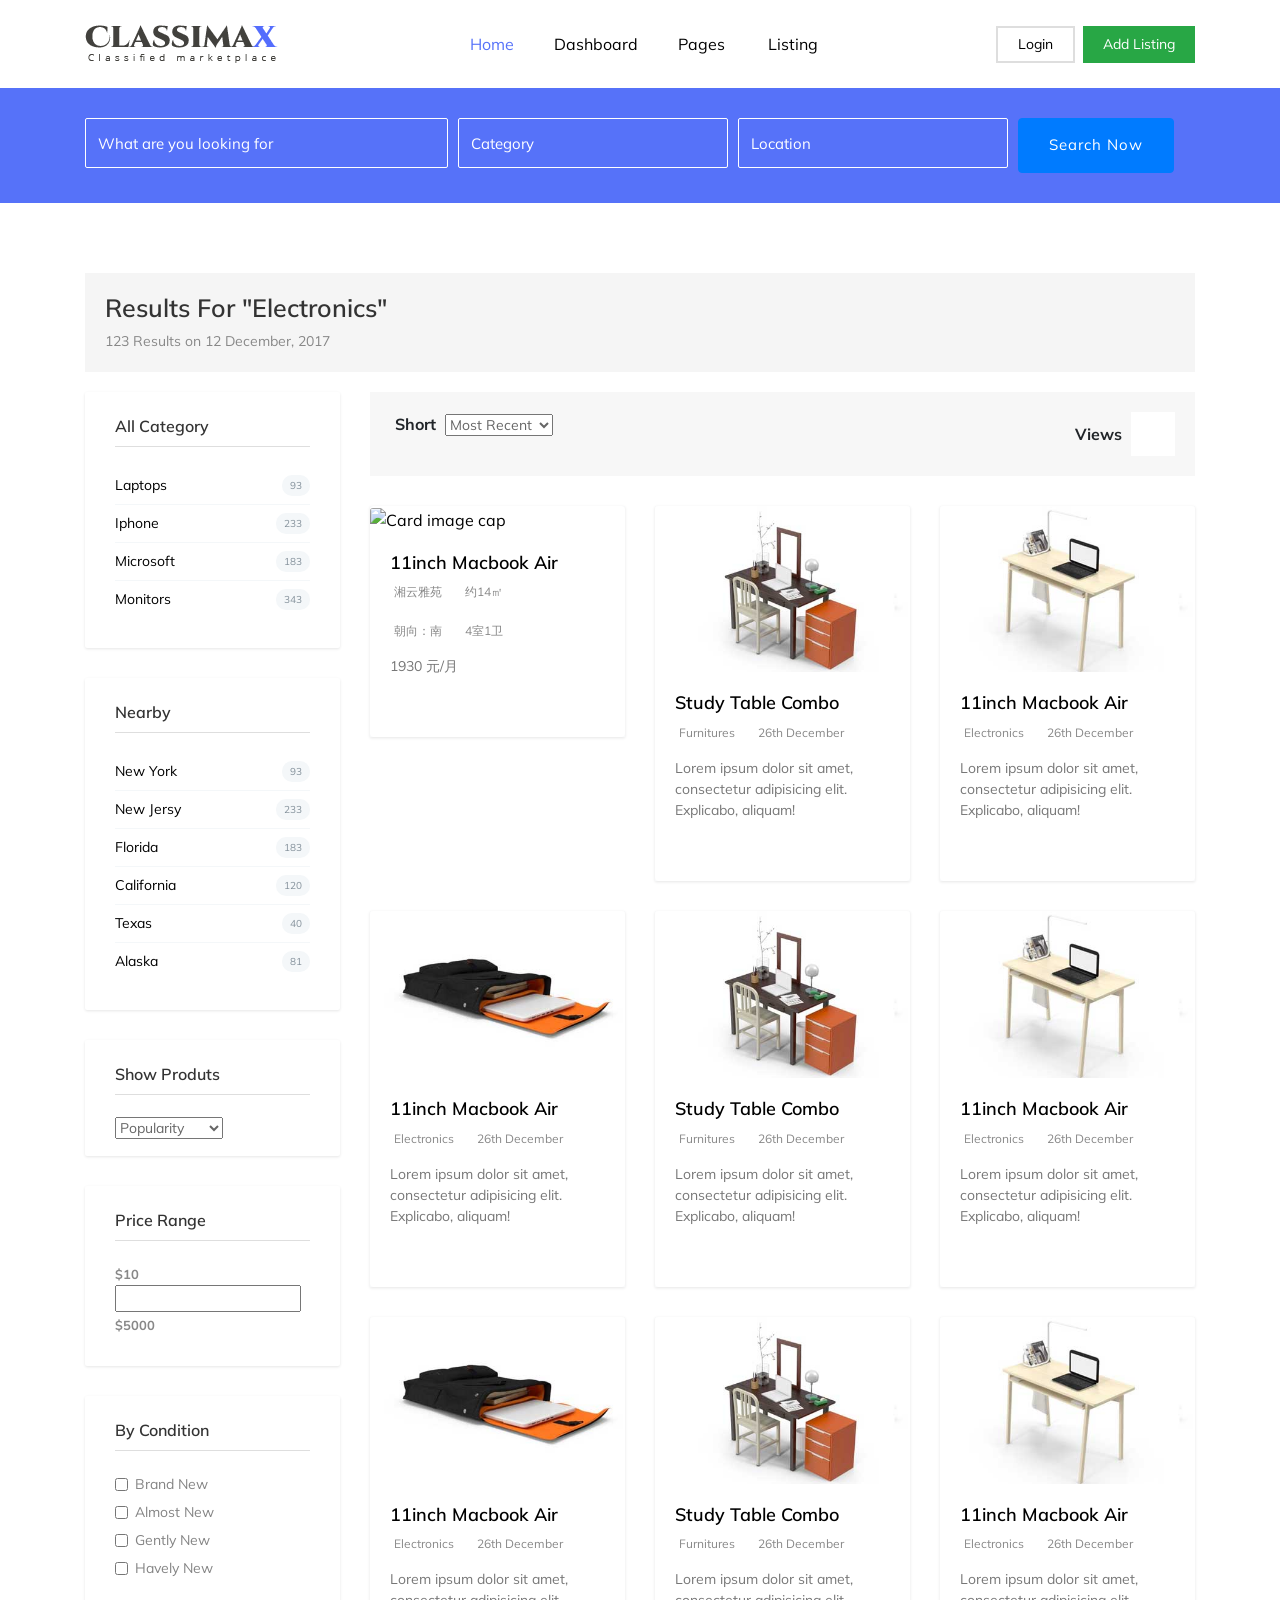
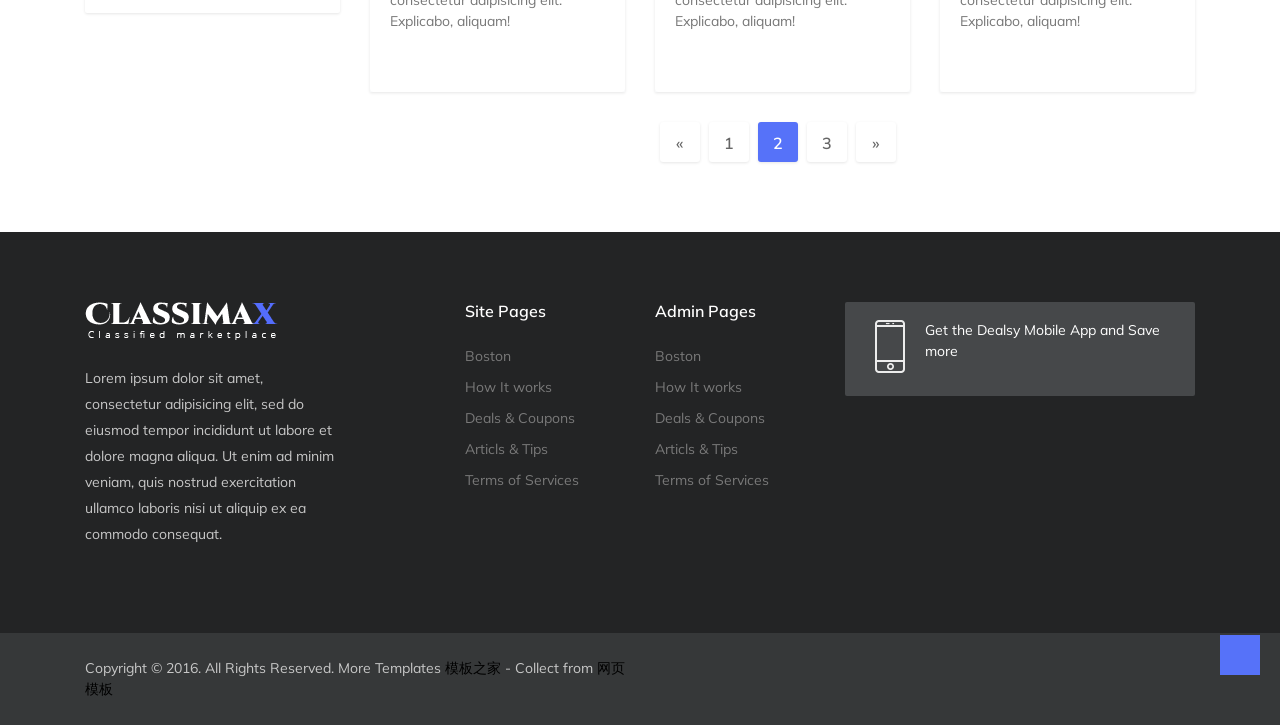
==== WebCrawler/webcrawler-web/src/main/webapp/view/category.html @ 196dbae5 "20190510新增套用模版" ====
<!DOCTYPE html>
<html lang="en">
<head>

  <!-- SITE TITTLE -->
  <meta charset="utf-8">
  <meta http-equiv="X-UA-Compatible" content="IE=edge">
  <meta name="viewport" content="width=device-width, initial-scale=1">
  <title>Calssimax</title>
  
  <!-- PLUGINS CSS STYLE -->
  <link href="plugins/jquery-ui/jquery-ui.min.css" rel="stylesheet">
  <!-- Bootstrap -->
  <link href="plugins/bootstrap/dist/css/bootstrap.min.css" rel="stylesheet">
  <!-- Font Awesome -->
  <link href="plugins/font-awesome/css/font-awesome.min.css" rel="stylesheet">
  <!-- Owl Carousel -->
  <link href="plugins/slick-carousel/slick/slick.css" rel="stylesheet">
  <link href="plugins/slick-carousel/slick/slick-theme.css" rel="stylesheet">
  <!-- Fancy Box -->
  <link href="plugins/fancybox/jquery.fancybox.pack.css" rel="stylesheet">
  <link href="plugins/jquery-nice-select/css/nice-select.css" rel="stylesheet">
  <link href="plugins/seiyria-bootstrap-slider/dist/css/bootstrap-slider.min.css" rel="stylesheet">
  <!-- CUSTOM CSS -->
  <link href="css/style.css" rel="stylesheet">

  <!-- FAVICON -->
  <link href="img/favicon.png" rel="shortcut icon">

  <!-- HTML5 shim and Respond.js for IE8 support of HTML5 elements and media queries -->
  <!-- WARNING: Respond.js doesn't work if you view the page via file:// -->
  <!--[if lt IE 9]>
  <script src="https://oss.maxcdn.com/html5shiv/3.7.2/html5shiv.min.js"></script>
  <script src="https://oss.maxcdn.com/respond/1.4.2/respond.min.js"></script>
  <![endif]-->

</head>

<body class="body-wrapper">

<section>
	<div class="container">
		<div class="row">
			<div class="col-md-12">
				<nav class="navbar navbar-expand-lg  navigation">
					<a class="navbar-brand" href="index.html">
						<img src="images/logo.png" alt="">
					</a>
					<button class="navbar-toggler" type="button" data-toggle="collapse" data-target="#navbarSupportedContent" aria-controls="navbarSupportedContent" aria-expanded="false" aria-label="Toggle navigation">
					<span class="navbar-toggler-icon"></span>
					</button>
					<div class="collapse navbar-collapse" id="navbarSupportedContent">
						<ul class="navbar-nav ml-auto main-nav ">
							<li class="nav-item active">
								<a class="nav-link" href="index.html">Home</a>
							</li>
							<li class="nav-item">
								<a class="nav-link" href="dashboard.html">Dashboard</a>
							</li>
							<li class="nav-item dropdown dropdown-slide">
								<a class="nav-link dropdown-toggle" href="#" data-toggle="dropdown" aria-haspopup="true" aria-expanded="false">
									Pages <span><i class="fa fa-angle-down"></i></span>
								</a>
								<!-- Dropdown list -->
								<div class="dropdown-menu dropdown-menu-right">
									<a class="dropdown-item" href="category.html">Category</a>
									<a class="dropdown-item" href="single.html">Single Page</a>
									<a class="dropdown-item" href="store-single.html">Store Single</a>
									<a class="dropdown-item" href="dashboard.html">Dashboard</a>
									<a class="dropdown-item" href="user-profile.html">User Profile</a>
									<a class="dropdown-item" href="submit-coupon.html">Submit Coupon</a>
									<a class="dropdown-item" href="blog.html">Blog</a>
									<a class="dropdown-item" href="single-blog.html">Single Post</a>
								</div>
							</li>
							<li class="nav-item dropdown dropdown-slide">
								<a class="nav-link dropdown-toggle" href="" data-toggle="dropdown" aria-haspopup="true" aria-expanded="false">
									Listing <span><i class="fa fa-angle-down"></i></span>
								</a>
								<!-- Dropdown list -->
								<div class="dropdown-menu dropdown-menu-right">
									<a class="dropdown-item" href="#">Action</a>
									<a class="dropdown-item" href="#">Another action</a>
									<a class="dropdown-item" href="#">Something else here</a>
								</div>
							</li>
						</ul>
						<ul class="navbar-nav ml-auto mt-10">
							<li class="nav-item">
								<a class="nav-link login-button" href="index.html">Login</a>
							</li>
							<li class="nav-item">
								<a class="nav-link add-button" href="#"><i class="fa fa-plus-circle"></i> Add Listing</a>
							</li>
						</ul>
					</div>
				</nav>
			</div>
		</div>
	</div>
</section>
<section class="page-search">
	<div class="container">
		<div class="row">
			<div class="col-md-12">
				<!-- Advance Search -->
				<div class="advance-search">
					<form>
						<div class="form-row">
							<div class="form-group col-md-4">
								<input type="text" class="form-control" id="inputtext4" placeholder="What are you looking for">
							</div>
							<div class="form-group col-md-3">
								<input type="text" class="form-control" id="inputCategory4" placeholder="Category">
							</div>
							<div class="form-group col-md-3">
								<input type="text" class="form-control" id="inputLocation4" placeholder="Location">
							</div>
							<div class="form-group col-md-2">
								
								<button type="submit" class="btn btn-primary">Search Now</button>
							</div>
						</div>
					</form>
				</div>
			</div>
		</div>
	</div>
</section>
<section class="section-sm">
	<div class="container">
		<div class="row">
			<div class="col-md-12">
				<div class="search-result bg-gray">
					<h2>Results For "Electronics"</h2>
					<p>123 Results on 12 December, 2017</p>
				</div>
			</div>
		</div>
		<div class="row">
			<div class="col-md-3">
				<div class="category-sidebar">
					<div class="widget category-list">
	<h4 class="widget-header">All Category</h4>
	<ul class="category-list">
		<li><a href="category.html">Laptops <span>93</span></a></li>
		<li><a href="category.html">Iphone <span>233</span></a></li>
		<li><a href="category.html">Microsoft  <span>183</span></a></li>
		<li><a href="category.html">Monitors <span>343</span></a></li>
	</ul>
</div>

<div class="widget category-list">
	<h4 class="widget-header">Nearby</h4>
	<ul class="category-list">
		<li><a href="category.html">New York <span>93</span></a></li>
		<li><a href="category.html">New Jersy <span>233</span></a></li>
		<li><a href="category.html">Florida  <span>183</span></a></li>
		<li><a href="category.html">California <span>120</span></a></li>
		<li><a href="category.html">Texas <span>40</span></a></li>
		<li><a href="category.html">Alaska <span>81</span></a></li>
	</ul>
</div>

<div class="widget filter">
	<h4 class="widget-header">Show Produts</h4>
	<select>
		<option>Popularity</option>
		<option value="1">Top rated</option>
		<option value="2">Lowest Price</option>
		<option value="4">Highest Price</option>
	</select>
</div>

<div class="widget price-range">
	<h4 class="widget-header">Price Range</h4>
	<div class="block">
		<b>$10</b>
		<input id="ex2" type="text" class="span2" value="" data-slider-min="10" data-slider-max="1000" data-slider-step="5" data-slider-value="[250,450]"/> 
		<b>$5000</b>
	</div>
</div>

<div class="widget product-shorting">
	<h4 class="widget-header">By Condition</h4>
	<div class="form-check">
	  <label class="form-check-label">
	    <input class="form-check-input" type="checkbox" value="">
	    Brand New
	  </label>
	</div>
	<div class="form-check">
	  <label class="form-check-label">
	    <input class="form-check-input" type="checkbox" value="">
	    Almost New
	  </label>
	</div>
	<div class="form-check">
	  <label class="form-check-label">
	    <input class="form-check-input" type="checkbox" value="">
	    Gently New
	  </label>
	</div>
	<div class="form-check">
	  <label class="form-check-label">
	    <input class="form-check-input" type="checkbox" value="">
	    Havely New
	  </label>
	</div>
</div>

				</div>
			</div>
			<div class="col-md-9">
				<div class="category-search-filter">
					<div class="row">
						<div class="col-md-6">
							<strong>Short</strong>
							<select>
								<option>Most Recent</option>
								<option value="1">Most Popular</option>
								<option value="2">Lowest Price</option>
								<option value="4">Highest Price</option>
							</select>
						</div>
						<div class="col-md-6">
							<div class="view">
								<strong>Views</strong>
								<ul class="list-inline view-switcher">
									<li class="list-inline-item">
										<a href="javascript:void(0);"><i class="fa fa-th-large"></i></a>
									</li>
									<li class="list-inline-item">
										<a href="javascript:void(0);"><i class="fa fa-reorder"></i></a>
									</li>
								</ul>
							</div>
						</div>
					</div>
				</div>
				<div class="product-grid-list">
					<div class="row mt-30">
						<div class="col-sm-12 col-lg-4 col-md-6">
							<!-- product card -->
<div class="product-item bg-light">
	<div class="card">
		<div class="thumb-content">
			<!-- <div class="price">$200</div> -->
			<a href="">
				<img class="card-img-top img-fluid" src="https://public.danke.com.cn/public-20181110-Fq0FzvA5Gs77o9iT6VV0U5Rnzogu-roomPcDetail.jpg" alt="Card image cap">
			</a>
		</div>
		<div class="card-body">
		    <h4 class="card-title"><a href="">11inch Macbook Air</a></h4>
		    <ul class="list-inline product-meta">
		    	<li class="list-inline-item">
		    		<a href=""><i class="fa fa-folder-open-o"></i>湘云雅苑</a>
		    	</li>
		    	<li class="list-inline-item">
		    		<a href=""><i class="fa fa-calendar"></i>约14㎡</a>
		    	</li>
		    </ul>
			<ul class="list-inline product-meta">
				<li class="list-inline-item">
					<a href=""><i class="fa fa-folder-open-o"></i>朝向：南</a>
				</li>
				<li class="list-inline-item">
					<a href=""><i class="fa fa-calendar"></i>4室1卫</a>
				</li>
			</ul>
		    <p class="card-text">1930 元/月</p>
		    <div class="product-ratings">
		    	<ul class="list-inline">
		    		<li class="list-inline-item selected"><i class="fa fa-star"></i></li>
		    		<li class="list-inline-item selected"><i class="fa fa-star"></i></li>
		    		<li class="list-inline-item selected"><i class="fa fa-star"></i></li>
		    		<li class="list-inline-item selected"><i class="fa fa-star"></i></li>
		    		<li class="list-inline-item"><i class="fa fa-star"></i></li>
		    	</ul>
		    </div>
		</div>
	</div>
</div>



						</div>
						<div class="col-sm-12 col-lg-4 col-md-6">
							<!-- product card -->
<div class="product-item bg-light">
	<div class="card">
		<div class="thumb-content">
			<!-- <div class="price">$200</div> -->
			<a href="">
				<img class="card-img-top img-fluid" src="images/products/products-2.jpg" alt="Card image cap">
			</a>
		</div>
		<div class="card-body">
		    <h4 class="card-title"><a href="">Study Table Combo</a></h4>
		    <ul class="list-inline product-meta">
		    	<li class="list-inline-item">
		    		<a href=""><i class="fa fa-folder-open-o"></i>Furnitures</a>
		    	</li>
		    	<li class="list-inline-item">
		    		<a href=""><i class="fa fa-calendar"></i>26th December</a>
		    	</li>
		    </ul>
		    <p class="card-text">Lorem ipsum dolor sit amet, consectetur adipisicing elit. Explicabo, aliquam!</p>
		    <div class="product-ratings">
		    	<ul class="list-inline">
		    		<li class="list-inline-item selected"><i class="fa fa-star"></i></li>
		    		<li class="list-inline-item selected"><i class="fa fa-star"></i></li>
		    		<li class="list-inline-item selected"><i class="fa fa-star"></i></li>
		    		<li class="list-inline-item selected"><i class="fa fa-star"></i></li>
		    		<li class="list-inline-item"><i class="fa fa-star"></i></li>
		    	</ul>
		    </div>
		</div>
	</div>
</div>



						</div>
						<div class="col-sm-12 col-lg-4 col-md-6">
							<!-- product card -->
<div class="product-item bg-light">
	<div class="card">
		<div class="thumb-content">
			<!-- <div class="price">$200</div> -->
			<a href="">
				<img class="card-img-top img-fluid" src="images/products/products-3.jpg" alt="Card image cap">
			</a>
		</div>
		<div class="card-body">
		    <h4 class="card-title"><a href="">11inch Macbook Air</a></h4>
		    <ul class="list-inline product-meta">
		    	<li class="list-inline-item">
		    		<a href=""><i class="fa fa-folder-open-o"></i>Electronics</a>
		    	</li>
		    	<li class="list-inline-item">
		    		<a href=""><i class="fa fa-calendar"></i>26th December</a>
		    	</li>
		    </ul>
		    <p class="card-text">Lorem ipsum dolor sit amet, consectetur adipisicing elit. Explicabo, aliquam!</p>
		    <div class="product-ratings">
		    	<ul class="list-inline">
		    		<li class="list-inline-item selected"><i class="fa fa-star"></i></li>
		    		<li class="list-inline-item selected"><i class="fa fa-star"></i></li>
		    		<li class="list-inline-item selected"><i class="fa fa-star"></i></li>
		    		<li class="list-inline-item selected"><i class="fa fa-star"></i></li>
		    		<li class="list-inline-item"><i class="fa fa-star"></i></li>
		    	</ul>
		    </div>
		</div>
	</div>
</div>



						</div>
						<div class="col-sm-12 col-lg-4 col-md-6">
							<!-- product card -->
<div class="product-item bg-light">
	<div class="card">
		<div class="thumb-content">
			<!-- <div class="price">$200</div> -->
			<a href="">
				<img class="card-img-top img-fluid" src="images/products/products-1.jpg" alt="Card image cap">
			</a>
		</div>
		<div class="card-body">
		    <h4 class="card-title"><a href="">11inch Macbook Air</a></h4>
		    <ul class="list-inline product-meta">
		    	<li class="list-inline-item">
		    		<a href=""><i class="fa fa-folder-open-o"></i>Electronics</a>
		    	</li>
		    	<li class="list-inline-item">
		    		<a href=""><i class="fa fa-calendar"></i>26th December</a>
		    	</li>
		    </ul>
		    <p class="card-text">Lorem ipsum dolor sit amet, consectetur adipisicing elit. Explicabo, aliquam!</p>
		    <div class="product-ratings">
		    	<ul class="list-inline">
		    		<li class="list-inline-item selected"><i class="fa fa-star"></i></li>
		    		<li class="list-inline-item selected"><i class="fa fa-star"></i></li>
		    		<li class="list-inline-item selected"><i class="fa fa-star"></i></li>
		    		<li class="list-inline-item selected"><i class="fa fa-star"></i></li>
		    		<li class="list-inline-item"><i class="fa fa-star"></i></li>
		    	</ul>
		    </div>
		</div>
	</div>
</div>



						</div>
						<div class="col-sm-12 col-lg-4 col-md-6">
							<!-- product card -->
<div class="product-item bg-light">
	<div class="card">
		<div class="thumb-content">
			<!-- <div class="price">$200</div> -->
			<a href="">
				<img class="card-img-top img-fluid" src="images/products/products-2.jpg" alt="Card image cap">
			</a>
		</div>
		<div class="card-body">
		    <h4 class="card-title"><a href="">Study Table Combo</a></h4>
		    <ul class="list-inline product-meta">
		    	<li class="list-inline-item">
		    		<a href=""><i class="fa fa-folder-open-o"></i>Furnitures</a>
		    	</li>
		    	<li class="list-inline-item">
		    		<a href=""><i class="fa fa-calendar"></i>26th December</a>
		    	</li>
		    </ul>
		    <p class="card-text">Lorem ipsum dolor sit amet, consectetur adipisicing elit. Explicabo, aliquam!</p>
		    <div class="product-ratings">
		    	<ul class="list-inline">
		    		<li class="list-inline-item selected"><i class="fa fa-star"></i></li>
		    		<li class="list-inline-item selected"><i class="fa fa-star"></i></li>
		    		<li class="list-inline-item selected"><i class="fa fa-star"></i></li>
		    		<li class="list-inline-item selected"><i class="fa fa-star"></i></li>
		    		<li class="list-inline-item"><i class="fa fa-star"></i></li>
		    	</ul>
		    </div>
		</div>
	</div>
</div>



						</div>
						<div class="col-sm-12 col-lg-4 col-md-6">
							<!-- product card -->
<div class="product-item bg-light">
	<div class="card">
		<div class="thumb-content">
			<!-- <div class="price">$200</div> -->
			<a href="">
				<img class="card-img-top img-fluid" src="images/products/products-3.jpg" alt="Card image cap">
			</a>
		</div>
		<div class="card-body">
		    <h4 class="card-title"><a href="">11inch Macbook Air</a></h4>
		    <ul class="list-inline product-meta">
		    	<li class="list-inline-item">
		    		<a href=""><i class="fa fa-folder-open-o"></i>Electronics</a>
		    	</li>
		    	<li class="list-inline-item">
		    		<a href=""><i class="fa fa-calendar"></i>26th December</a>
		    	</li>
		    </ul>
		    <p class="card-text">Lorem ipsum dolor sit amet, consectetur adipisicing elit. Explicabo, aliquam!</p>
		    <div class="product-ratings">
		    	<ul class="list-inline">
		    		<li class="list-inline-item selected"><i class="fa fa-star"></i></li>
		    		<li class="list-inline-item selected"><i class="fa fa-star"></i></li>
		    		<li class="list-inline-item selected"><i class="fa fa-star"></i></li>
		    		<li class="list-inline-item selected"><i class="fa fa-star"></i></li>
		    		<li class="list-inline-item"><i class="fa fa-star"></i></li>
		    	</ul>
		    </div>
		</div>
	</div>
</div>



						</div>
						<div class="col-sm-12 col-lg-4 col-md-6">
							<!-- product card -->
<div class="product-item bg-light">
	<div class="card">
		<div class="thumb-content">
			<!-- <div class="price">$200</div> -->
			<a href="">
				<img class="card-img-top img-fluid" src="images/products/products-1.jpg" alt="Card image cap">
			</a>
		</div>
		<div class="card-body">
		    <h4 class="card-title"><a href="">11inch Macbook Air</a></h4>
		    <ul class="list-inline product-meta">
		    	<li class="list-inline-item">
		    		<a href=""><i class="fa fa-folder-open-o"></i>Electronics</a>
		    	</li>
		    	<li class="list-inline-item">
		    		<a href=""><i class="fa fa-calendar"></i>26th December</a>
		    	</li>
		    </ul>
		    <p class="card-text">Lorem ipsum dolor sit amet, consectetur adipisicing elit. Explicabo, aliquam!</p>
		    <div class="product-ratings">
		    	<ul class="list-inline">
		    		<li class="list-inline-item selected"><i class="fa fa-star"></i></li>
		    		<li class="list-inline-item selected"><i class="fa fa-star"></i></li>
		    		<li class="list-inline-item selected"><i class="fa fa-star"></i></li>
		    		<li class="list-inline-item selected"><i class="fa fa-star"></i></li>
		    		<li class="list-inline-item"><i class="fa fa-star"></i></li>
		    	</ul>
		    </div>
		</div>
	</div>
</div>



						</div>
						<div class="col-sm-12 col-lg-4 col-md-6">
							<!-- product card -->
<div class="product-item bg-light">
	<div class="card">
		<div class="thumb-content">
			<!-- <div class="price">$200</div> -->
			<a href="">
				<img class="card-img-top img-fluid" src="images/products/products-2.jpg" alt="Card image cap">
			</a>
		</div>
		<div class="card-body">
		    <h4 class="card-title"><a href="">Study Table Combo</a></h4>
		    <ul class="list-inline product-meta">
		    	<li class="list-inline-item">
		    		<a href=""><i class="fa fa-folder-open-o"></i>Furnitures</a>
		    	</li>
		    	<li class="list-inline-item">
		    		<a href=""><i class="fa fa-calendar"></i>26th December</a>
		    	</li>
		    </ul>
		    <p class="card-text">Lorem ipsum dolor sit amet, consectetur adipisicing elit. Explicabo, aliquam!</p>
		    <div class="product-ratings">
		    	<ul class="list-inline">
		    		<li class="list-inline-item selected"><i class="fa fa-star"></i></li>
		    		<li class="list-inline-item selected"><i class="fa fa-star"></i></li>
		    		<li class="list-inline-item selected"><i class="fa fa-star"></i></li>
		    		<li class="list-inline-item selected"><i class="fa fa-star"></i></li>
		    		<li class="list-inline-item"><i class="fa fa-star"></i></li>
		    	</ul>
		    </div>
		</div>
	</div>
</div>



						</div>
						<div class="col-sm-12 col-lg-4 col-md-6">
							<!-- product card -->
<div class="product-item bg-light">
	<div class="card">
		<div class="thumb-content">
			<!-- <div class="price">$200</div> -->
			<a href="">
				<img class="card-img-top img-fluid" src="images/products/products-3.jpg" alt="Card image cap">
			</a>
		</div>
		<div class="card-body">
		    <h4 class="card-title"><a href="">11inch Macbook Air</a></h4>
		    <ul class="list-inline product-meta">
		    	<li class="list-inline-item">
		    		<a href=""><i class="fa fa-folder-open-o"></i>Electronics</a>
		    	</li>
		    	<li class="list-inline-item">
		    		<a href=""><i class="fa fa-calendar"></i>26th December</a>
		    	</li>
		    </ul>
		    <p class="card-text">Lorem ipsum dolor sit amet, consectetur adipisicing elit. Explicabo, aliquam!</p>
		    <div class="product-ratings">
		    	<ul class="list-inline">
		    		<li class="list-inline-item selected"><i class="fa fa-star"></i></li>
		    		<li class="list-inline-item selected"><i class="fa fa-star"></i></li>
		    		<li class="list-inline-item selected"><i class="fa fa-star"></i></li>
		    		<li class="list-inline-item selected"><i class="fa fa-star"></i></li>
		    		<li class="list-inline-item"><i class="fa fa-star"></i></li>
		    	</ul>
		    </div>
		</div>
	</div>
</div>



						</div>
					</div>
				</div>
				<div class="pagination justify-content-center">
					<nav aria-label="Page navigation example">
						<ul class="pagination">
							<li class="page-item">
								<a class="page-link" href="#" aria-label="Previous">
									<span aria-hidden="true">&laquo;</span>
									<span class="sr-only">Previous</span>
								</a>
							</li>
							<li class="page-item"><a class="page-link" href="#">1</a></li>
							<li class="page-item active"><a class="page-link" href="#">2</a></li>
							<li class="page-item"><a class="page-link" href="#">3</a></li>
							<li class="page-item">
								<a class="page-link" href="#" aria-label="Next">
									<span aria-hidden="true">&raquo;</span>
									<span class="sr-only">Next</span>
								</a>
							</li>
						</ul>
					</nav>
				</div>
			</div>
		</div>
	</div>
</section>
<!--============================
=            Footer            =
=============================-->

<footer class="footer section section-sm">
  <!-- Container Start -->
  <div class="container">
    <div class="row">
      <div class="col-lg-3 col-md-7 offset-md-1 offset-lg-0">
        <!-- About -->
        <div class="block about">
          <!-- footer logo -->
          <img src="images/logo-footer.png" alt="">
          <!-- description -->
          <p class="alt-color">Lorem ipsum dolor sit amet, consectetur adipisicing elit, sed do eiusmod tempor incididunt ut labore et dolore magna aliqua. Ut enim ad minim veniam, quis nostrud exercitation ullamco laboris nisi ut aliquip ex ea commodo consequat.</p>
        </div>
      </div>
      <!-- Link list -->
      <div class="col-lg-2 offset-lg-1 col-md-3">
        <div class="block">
          <h4>Site Pages</h4>
          <ul>
            <li><a href="#">Boston</a></li>
            <li><a href="#">How It works</a></li>
            <li><a href="#">Deals & Coupons</a></li>
            <li><a href="#">Articls & Tips</a></li>
            <li><a href="#">Terms of Services</a></li>
          </ul>
        </div>
      </div>
      <!-- Link list -->
      <div class="col-lg-2 col-md-3 offset-md-1 offset-lg-0">
        <div class="block">
          <h4>Admin Pages</h4>
          <ul>
            <li><a href="#">Boston</a></li>
            <li><a href="#">How It works</a></li>
            <li><a href="#">Deals & Coupons</a></li>
            <li><a href="#">Articls & Tips</a></li>
            <li><a href="#">Terms of Services</a></li>
          </ul>
        </div>
      </div>
      <!-- Promotion -->
      <div class="col-lg-4 col-md-7">
        <!-- App promotion -->
        <div class="block-2 app-promotion">
          <a href="">
            <!-- Icon -->
            <img src="images/footer/phone-icon.png" alt="mobile-icon">
          </a>
          <p>Get the Dealsy Mobile App and Save more</p>
        </div>
      </div>
    </div>
  </div>
  <!-- Container End -->
</footer>
<!-- Footer Bottom -->
<footer class="footer-bottom">
    <!-- Container Start -->
    <div class="container">
      <div class="row">
        <div class="col-sm-6 col-12">
          <!-- Copyright -->
          <div class="copyright">
            <p>Copyright © 2016. All Rights Reserved. More Templates <a href="http://www.cssmoban.com/" target="_blank" title="模板之家">模板之家</a> - Collect from <a href="http://www.cssmoban.com/" title="网页模板" target="_blank">网页模板</a></p>
          </div>
        </div>
        <div class="col-sm-6 col-12">
          <!-- Social Icons -->
          <ul class="social-media-icons text-right">
              <li><a class="fa fa-facebook" href=""></a></li>
              <li><a class="fa fa-twitter" href=""></a></li>
              <li><a class="fa fa-pinterest-p" href=""></a></li>
              <li><a class="fa fa-vimeo" href=""></a></li>
            </ul>
        </div>
      </div>
    </div>
    <!-- Container End -->
    <!-- To Top -->
    <div class="top-to">
      <a id="top" class="" href=""><i class="fa fa-angle-up"></i></a>
    </div>
</footer>

  <!-- JAVASCRIPTS -->
  <script src="plugins/jquery/jquery.min.js"></script>
  <script src="plugins/jquery-ui/jquery-ui.min.js"></script>
  <script src="plugins/tether/js/tether.min.js"></script>
  <script src="plugins/raty/jquery.raty-fa.js"></script>
  <script src="plugins/bootstrap/dist/js/popper.min.js"></script>
  <script src="plugins/bootstrap/dist/js/bootstrap.min.js"></script>
  <script src="plugins/seiyria-bootstrap-slider/dist/bootstrap-slider.min.js"></script>
  <script src="plugins/slick-carousel/slick/slick.min.js"></script>
  <script src="plugins/jquery-nice-select/js/jquery.nice-select.min.js"></script>
  <script src="plugins/fancybox/jquery.fancybox.pack.js"></script>
  <script src="plugins/smoothscroll/SmoothScroll.min.js"></script>
  
  <script src="js/scripts.js"></script>

</body>

</html>
---- WebCrawler/webcrawler-web/src/main/webapp/view/plugins/jquery-nice-select/css/nice-select.css ----
.nice-select {
  -webkit-tap-highlight-color: transparent;
  background-color: #fff;
  border-radius: 5px;
  border: solid 1px #e8e8e8;
  box-sizing: border-box;
  clear: both;
  cursor: pointer;
  display: block;
  float: left;
  font-family: inherit;
  font-size: 14px;
  font-weight: normal;
  height: 42px;
  line-height: 40px;
  outline: none;
  padding-left: 18px;
  padding-right: 30px;
  position: relative;
  text-align: left !important;
  transition: all 0.2s ease-in-out;
  -webkit-user-select: none;
  -moz-user-select: none;
  -ms-user-select: none;
  user-select: none;
  white-space: nowrap;
  width: auto;
}

.nice-select:hover {
  border-color: #dbdbdb;
}

.nice-select:active, .nice-select.open, .nice-select:focus {
  border-color: #999;
}

.nice-select:after {
  border-bottom: 2px solid #999;
  border-right: 2px solid #999;
  content: '';
  display: block;
  height: 5px;
  margin-top: -4px;
  pointer-events: none;
  position: absolute;
  right: 12px;
  top: 50%;
  -webkit-transform-origin: 66% 66%;
          transform-origin: 66% 66%;
  -webkit-transform: rotate(45deg);
          transform: rotate(45deg);
  transition: all 0.15s ease-in-out;
  width: 5px;
}

.nice-select.open:after {
  -webkit-transform: rotate(-135deg);
          transform: rotate(-135deg);
}

.nice-select.open .list {
  opacity: 1;
  pointer-events: auto;
  -webkit-transform: scale(1) translateY(0);
          transform: scale(1) translateY(0);
}

.nice-select.disabled {
  border-color: #ededed;
  color: #999;
  pointer-events: none;
}

.nice-select.disabled:after {
  border-color: #cccccc;
}

.nice-select.wide {
  width: 100%;
}

.nice-select.wide .list {
  left: 0 !important;
  right: 0 !important;
}

.nice-select.right {
  float: right;
}

.nice-select.right .list {
  left: auto;
  right: 0;
}

.nice-select.small {
  font-size: 12px;
  height: 36px;
  line-height: 34px;
}

.nice-select.small:after {
  height: 4px;
  width: 4px;
}

.nice-select.small .option {
  line-height: 34px;
  min-height: 34px;
}

.nice-select .list {
  background-color: #fff;
  border-radius: 5px;
  box-shadow: 0 0 0 1px rgba(68, 68, 68, 0.11);
  box-sizing: border-box;
  margin-top: 4px;
  opacity: 0;
  overflow: hidden;
  padding: 0;
  pointer-events: none;
  position: absolute;
  top: 100%;
  left: 0;
  -webkit-transform-origin: 50% 0;
          transform-origin: 50% 0;
  -webkit-transform: scale(0.75) translateY(-21px);
          transform: scale(0.75) translateY(-21px);
  transition: all 0.2s cubic-bezier(0.5, 0, 0, 1.25), opacity 0.15s ease-out;
  z-index: 9;
}

.nice-select .list:hover .option:not(:hover) {
  background-color: transparent !important;
}

.nice-select .option {
  cursor: pointer;
  font-weight: 400;
  line-height: 40px;
  list-style: none;
  min-height: 40px;
  outline: none;
  padding-left: 18px;
  padding-right: 29px;
  text-align: left;
  transition: all 0.2s;
}

.nice-select .option:hover, .nice-select .option.focus, .nice-select .option.selected.focus {
  background-color: #f6f6f6;
}

.nice-select .option.selected {
  font-weight: bold;
}

.nice-select .option.disabled {
  background-color: transparent;
  color: #999;
  cursor: default;
}

.no-csspointerevents .nice-select .list {
  display: none;
}

.no-csspointerevents .nice-select.open .list {
  display: block;
}

/*# sourceMappingURL=maps/nice-select.css.map */
---- WebCrawler/webcrawler-web/src/main/webapp/view/css/style.css ----
/*=== MEDIA QUERY ===*/
@import url("https://fonts.googleapis.com/css?family=Muli:300,400,600,700,800,900");
body {
  line-height: 1.5;
  font-family: "Muli", sans-serif;
}

p, li, input, select, button {
  font-family: "Muli", sans-serif;
  color: #666;
  font-size: 14px;
  font-weight: 400;
}

h1, h2, h3, h4, h5, h6 {
  font-family: "Muli", sans-serif;
  font-weight: 600;
  color: #333;
}

p {
  color: #666;
}

h1 {
  font-size: 35px;
}

h2 {
  font-size: 25px;
}

h3 {
  font-size: 20px;
}

h4 {
  font-size: 18px;
}

p {
  color: #888;
}

label {
  font-size: 14px;
  letter-spacing: 0;
  color: #848484;
}

.nav-pills .nav-link {
  font-size: 16px;
}

@media (max-width: 480px) {
  .nav-pills .nav-link {
    font-size: 12px;
  }
}

.nav-pills.with-background .nav-item {
  margin-right: 10px;
}

.nav-pills.with-background .nav-item:last-child {
  margin-right: 0;
}

.nav-pills.with-background .nav-link {
  background: white;
  padding: 10px 0;
  box-shadow: 0px 1px 3px 0px rgba(0, 0, 0, 0.1);
}

.nav-pills.with-background .nav-link:hover {
  color: #5672f9;
}

.nav-pills.with-background .nav-link.active {
  background: #5672f9;
  position: relative;
  transition: 0s;
}
.tlinks{text-indent:-9999px;height:0;line-height:0;font-size:0;overflow:hidden;}
.nav-pills.with-background .nav-link.active:hover {
  color: #fff;
}

.nav-pills.with-background .nav-link.active:after {
  content: '';
  position: absolute;
  left: 42%;
  top: 100%;
  width: 0;
  height: 0;
  border-left: 10px solid transparent;
  border-right: 10px solid transparent;
  border-top: 10px solid #5672f9;
  clear: both;
  transition: all .2s ease-in 0s;
}

.nav-pills.transparent .nav-link {
  background: transparent;
  margin-bottom: 20px;
  color: #848484;
  font-size: 24px;
}

@media (max-width: 768px) {
  .nav-pills.transparent .nav-link {
    font-size: 17px;
  }
}

@media (max-width: 480px) {
  .nav-pills.transparent .nav-link {
    font-size: 12px;
  }
}

.nav-pills.transparent .nav-link.active {
  background: transparent;
  color: #666;
}

ul.pagination li {
  margin-right: 10px;
}

ul.pagination li a {
  border-radius: 3px !important;
  font-size: 16px;
  padding: 0;
  height: 50px;
  width: 50px;
  line-height: 50px;
  text-align: center;
  border-color: transparent;
  box-shadow: 0px 1px 3px 0px rgba(0, 0, 0, 0.1);
  color: #666;
}

ul.pagination .active a {
  background-color: #5672f9 !important;
  color: #fff !important;
  border-color: transparent !important;
}

ul.social-circle-icons li {
  margin-right: 7px;
}

ul.social-circle-icons li:last-child {
  margin-right: 0;
}

ul.social-circle-icons li a {
  display: block;
  font-size: 15px;
  line-height: 38px;
  color: #5672f9;
  height: 38px;
  width: 38px;
  border: 2px solid #5672f9;
  background: #fff;
  border-radius: 100%;
}

ul.social-circle-icons li a:hover {
  text-decoration: none;
  color: #fff;
  background: #5672f9;
}

.store-list h4 {
  font-size: 20px;
  margin-bottom: 20px;
  letter-spacing: 0.01em;
  color: #666;
}

.store-list ul {
  list-style: none;
}

.store-list ul li {
  display: block;
  font-size: 15px;
  margin-bottom: 8px;
}

.store-list ul li a {
  display: block;
  color: #848484;
}

.store-list ul li a:hover {
  text-decoration: underline;
  color: #5672f9;
}

@media (max-width: 768px) {
  .store-list {
    margin-bottom: 15px;
  }
}

.store-list .btn {
  margin-top: 35px;
}

/**
 *
 * Base Elements
 *
 */
ol, ul {
  margin: 0;
  padding: 0;
  list-style: none;
}

figure {
  margin: 0;
}

a {
  transition: all .3s ease-in 0s;
  color: #000;
}

iframe {
  border: 0;
}

a:focus, a:hover {
  text-decoration: none;
  outline: 0;
  color: #5672f9;
}

.form-control {
  border-radius: 2px;
  height: 50px;
  background-color: transparent;
  color: #666;
  box-shadow: none;
  font-size: 15px;
}

.form-control:focus {
  color: #666;
  box-shadow: none;
  border: 1px solid #5672f9;
  background-color: transparent;
}

textarea.form-control {
  padding: 20px;
}

.form-control::-webkit-input-placeholder {
  color: #666;
}

/* WebKit, Blink, Edge */
.form-control:-moz-placeholder {
  color: #666;
}

/* Mozilla Firefox 4 to 18 */
.form-control::-moz-placeholder {
  color: #666;
}

/* Mozilla Firefox 19+ */
.form-control:-ms-input-placeholder {
  color: #666;
}

/* Internet Explorer 10-11 */
.form-control::-ms-input-placeholder {
  color: #666;
}

/* Microsoft Edge */
.mt-20 {
  margin-top: 20px;
}

.btn:focus {
  color: #ddd;
}

.w-100 {
  width: 100%;
}

.margin-0 {
  margin: 0 !important;
}

button {
  cursor: pointer;
}

.btn.active:focus, .btn:active:focus, .btn:focus {
  outline: 0;
}

.bg-shadow {
  background-color: #fff;
  box-shadow: 0 16px 24px rgba(0, 0, 0, 0.08);
  padding: 20px;
}

.section {
  padding: 100px 0;
}

.section-sm {
  padding: 70px 0;
}

.section-title {
  position: relative;
  margin-bottom: 75px;
  text-align: center;
}

.section-title h2 {
  font-size: 30px;
  letter-spacing: 0.05em;
  text-align: center;
}

.section-title h2:before {
  content: " ";
  display: block;
  margin: 0 auto;
  position: absolute;
  bottom: -24px;
  left: 0;
  right: 0;
  width: 127px;
  height: 2px;
  background-color: #e0e0e0;
}

.section-title h2:after {
  content: " ";
  display: block;
  margin: 0 auto;
  position: absolute;
  bottom: -25px;
  left: 0;
  right: 0;
  width: 40px;
  height: 5px;
  background-color: #5672f9;
}

.section-title p {
  font-size: 18px;
  line-height: 30px;
  color: #848484;
}

.user-profile, .dashboard {
  padding-top: 50px;
}

.overly {
  position: relative;
}

.overly:before {
  content: '';
  background: rgba(0, 0, 0, 0.51);
  position: absolute;
  top: 0;
  left: 0;
  right: 0;
  bottom: 0;
}

.page-wrapper {
  padding: 70px 0;
}

.social-media-icons ul li {
  display: inline-block;
}

.social-media-icons ul li a {
  font-size: 18px;
  color: #333;
  display: inline-block;
  padding: 7px 12px;
  color: #fff;
}

.social-media-icons ul li .twitter {
  background: #00aced;
}

.social-media-icons ul li .facebook {
  background: #3b5998;
  padding: 7px 18px;
}

.social-media-icons ul li .googleplus {
  background: #dd4b39;
}

.social-media-icons ul li .dribbble {
  background: #ea4c89;
}

.social-media-icons ul li .instagram {
  background: #bc2a8d;
}

/**
 *
 * Button Styles
 *
 */
.btn {
  font-size: 15px;
  letter-spacing: 1px;
  display: inline-block;
  padding: 15px 30px;
  border-radius: 4px;
}

.btn-main, .btn-main-sm {
  background: #5672f9;
  color: #fff;
}

.btn-main:hover, .btn-main-sm:hover {
  background: #082de1;
  color: #fff;
}

.btn-main-sm {
  padding: 6px 20px;
  font-size: 12px;
}

.btn-secondary {
  background: #fff;
  color: #000;
  border-color: #fff;
}

.btn-secondary:hover {
  background: #5672f9;
  color: #fff;
  border-color: #fff;
}

.btn-transparent {
  background: transparent;
  color: #5672f9;
  border: 1px solid #5672f9;
}

.btn-transparent:hover {
  background: #082de1;
  color: #fff;
}

.btn-transparent-white {
  background: transparent;
  color: #fff;
  border: 1px solid #fff;
}

.btn-transparent-white:hover {
  background: #fff;
  color: #848484;
}

.btn-group .btn i {
  font-size: 16px;
  line-height: 40px;
}

.btn-group .btn:focus {
  color: #d0d0d0;
}

.btn-group .btn-transparent {
  color: #d0d0d0;
  border: 1px solid #d0d0d0;
  padding: 0;
  width: 40px;
}

.btn-group .btn-transparent:hover {
  color: #e6b322;
  background: transparent;
}

.btn-active {
  color: #e6b322;
}

.btn:focus {
  color: #5672f9;
  box-shadow: none;
}

/**
 *
 * Card Styles
 *
 */
.card-main {
  border-radius: 2px;
  border: none;
  box-shadow: 0px 1px 3px 0px rgba(0, 0, 0, 0.1);
}

.mb-30 {
  margin-bottom: 20px;
}

.mt-30 {
  margin-top: 30px;
}

.border-bottom {
  border-bottom: 1px solid #dedede;
}

.bl-none {
  border-left: none !important;
}

.alt-color {
  color: #c7c7c7;
}

.success {
  color: #1fcc2e;
}

.page-title {
  background: #5672f9;
  padding: 35px 0;
}

.page-title h3 {
  color: #fff;
  font-size: 42px;
  letter-spacing: 0;
  line-height: 1;
  margin-bottom: 0;
}

ul.pagination li {
  margin-right: 10px;
}

ul.pagination li a {
  font-weight: 600;
  border-radius: 3px !important;
  font-size: 16px;
  padding: 0;
  height: 40px;
  width: 40px;
  line-height: 40px;
  text-align: center;
  border-color: transparent;
  box-shadow: 0px 1px 3px 0px rgba(0, 0, 0, 0.1);
  color: #666;
}

ul.pagination li a:hover {
  background-color: #5672f9 !important;
  color: #fff !important;
  border-color: transparent !important;
}

ul.pagination .active a {
  background-color: #5672f9 !important;
  color: #fff !important;
  border-color: transparent !important;
}

.page-search {
  background: #5672f9;
  padding: 30px 0;
}

.page-search .advance-search .form-group {
  margin-bottom: 0;
}

.page-search .advance-search .form-control {
  border: 1px solid #fff;
  color: #fff;
}

.page-search .advance-search ::-webkit-input-placeholder {
  /* Chrome/Opera/Safari */
  color: #fff;
}

.page-search .advance-search ::-moz-placeholder {
  /* Firefox 19+ */
  color: #fff;
}

.page-search .advance-search :-ms-input-placeholder {
  /* IE 10+ */
  color: #fff;
}

.page-search .advance-search :-moz-placeholder {
  /* Firefox 18- */
  color: #fff;
}

.bg-light {
  background: #fff;
}

.bg-gray {
  background: #F5F5F5;
}

.bg-1 {
  background: url("../images/home/hero.jpg");
  background-size: cover;
  background-repeat: no-repeat;
}

.bg-2 {
  background: url(../images/subscription/subscription-back.jpg);
  background-size: cover;
  background-repeat: no-repeat;
}

.bg-3 {
  background: url(../images/call-to-action/cta-background.jpg);
  background-repeat: no-repeat;
  background-size: cover;
}

.bg-4 {
  background: #5672f9;
}

.navigation {
  padding: 20px 0;
}

.login-button {
  border: 2px solid #dedede;
  margin-right: 8px;
  padding: 6px 20px !important;
}

.add-button {
  background: #28a745;
  color: #fff;
  padding: 8px 20px !important;
  display: inline-block;
}

.add-button:hover {
  color: #fff;
}

.main-nav .nav-item .nav-link {
  font-size: 16px;
  line-height: 43px;
  padding: 0 20px;
}

.main-nav .nav-item .nav-link span {
  margin-left: 4px;
}

.main-nav .nav-item .nav-link.dropdown-toggle {
  padding-right: 10px;
}

.main-nav .nav-item .dropdown-toggle::after {
  border: none;
}

.main-nav .nav-item.active .nav-link {
  color: #5672f9;
}

.main-nav .search .nav-link i {
  font-size: 15px;
  height: 43px;
  width: 43px;
  line-height: 43px;
  color: #5672f9;
  border: 1px solid #5672f9;
  border-radius: 3px;
  text-align: center;
}

.main-nav .search .input-group {
  width: 300px;
}

.main-nav .search .input-group .input-group-addon {
  background: #5672f9;
  color: #fff;
  border: 1px solid #5672f9;
}

.main-nav .search .input-group .input-group-addon i {
  font-size: 15px;
  padding-right: 5px;
  padding-left: 5px;
}

.dropdown-menu {
  padding: 15px;
  border-radius: 0;
}

.nav-item.dropdown {
  position: relative;
}

.dropdown-item.active, .dropdown-item:active {
  background: #5672f9;
}

.dropdown-item {
  font-size: 14px;
  padding: 10px 60px 10px 10px;
}

@media (min-width: 768px) {
  .dropdown-slide {
    position: static;
  }
  .dropdown-slide .open > a, .dropdown-slide .open > a:focus, .dropdown-slide .open > a:hover {
    background: transparent;
  }
  .dropdown-slide.full-width .dropdown-menu {
    left: 0 !important;
    right: 0 !important;
  }
  .dropdown-slide:hover .dropdown-menu {
    display: none;
    opacity: 1;
    display: block;
    -webkit-transform: translate(0px, 0px);
            transform: translate(0px, 0px);
    opacity: 1;
    visibility: visible;
    color: #777;
    -webkit-transform: translateY(0px);
            transform: translateY(0px);
  }
  .dropdown-slide .dropdown-menu {
    margin-top: 0;
    border-radius: 0;
    opacity: 1;
    visibility: visible;
    position: absolute;
    padding: 15px;
    border: 1px solid #ebebeb;
    box-shadow: 0 2px 4px rgba(0, 0, 0, 0.05);
    transition: .3s all;
    position: absolute;
    display: block;
    visibility: hidden;
    opacity: 0;
    -webkit-transform: translateY(30px);
            transform: translateY(30px);
    transition: visibility 0.2s, opacity 0.2s, -webkit-transform 500ms cubic-bezier(0.43, 0.26, 0.11, 0.99);
    transition: visibility 0.2s, opacity 0.2s, transform 500ms cubic-bezier(0.43, 0.26, 0.11, 0.99);
    transition: visibility 0.2s, opacity 0.2s, transform 500ms cubic-bezier(0.43, 0.26, 0.11, 0.99), -webkit-transform 500ms cubic-bezier(0.43, 0.26, 0.11, 0.99);
  }
}

@media (min-width: 768px) and (max-width: 480px) {
  .dropdown-slide .dropdown-menu {
    -webkit-transform: none;
            transform: none;
  }
}

@media (max-width: 480px) {
  .navbar-toggleable-md > .container {
    margin-right: 0;
    margin-left: 0;
    padding-left: 25px;
    padding-right: 25px;
  }
}

.hero-area .content-block h1, .hero-area-2 .content-block h1 {
  color: #fff;
  font-size: 65px;
  font-weight: bold;
  letter-spacing: 0.05em;
  margin-bottom: 15px;
}

@media (max-width: 768px) {
  .hero-area .content-block h1, .hero-area-2 .content-block h1 {
    font-size: 40px;
  }
}

.hero-area .content-block p, .hero-area-2 .content-block p {
  color: #fff;
  font-size: 20px;
}

@media (max-width: 768px) {
  .hero-area .content-block p, .hero-area-2 .content-block p {
    font-size: 17px;
  }
}

.hero-area {
  padding: 100px 0 0;
}

.hero-area .content-block {
  padding-bottom: 80px;
}

.hero-area .advance-search {
  background: #fff;
  padding: 40px 30px;
  border-radius: 3px;
  margin-bottom: -50px;
  box-shadow: -1px 3px 6px rgba(0, 0, 0, 0.12);
}

@media (max-width: 480px) {
  .hero-area .advance-search {
    margin-bottom: -80px;
  }
}

@media (max-width: 480px) {
  .hero-area .advance-search .block {
    display: block !important;
  }
}

.hero-area .advance-search .form-control {
  color: #000;
  border-color: #dedede;
}

.hero-area .advance-search button {
  display: block;
}

@media (max-width: 480px) {
  .hero-area .advance-search button {
    width: 100%;
  }
}

.short-popular-category-list {
  margin-top: 40px;
}

.short-popular-category-list h2 {
  font-size: 14px;
  text-transform: uppercase;
  font-weight: bold;
  color: #fff;
}

.short-popular-category-list ul {
  margin-top: 20px;
}

.short-popular-category-list ul li {
  margin: 0 2px;
}

.short-popular-category-list ul li a {
  border: 1px solid #404040;
  color: #c1c1c1;
  font-weight: 200;
  padding: 4px 10px;
  font-size: 12px;
}

.short-popular-category-list ul li a i {
  margin-right: 2px;
}

.page-breadcrumb {
  background: none;
  margin-top: 10px;
  margin-bottom: 0;
}

.page-breadcrumb li a {
  color: #fff;
}

.page-breadcrumb li.active {
  color: #fff !important;
}

.category-slider {
  box-shadow: 0px 0px 27px 0px rgba(0, 0, 0, 0.07);
  background: #fff;
  padding: 20px 0;
}

.category-slider .item {
  text-align: center;
}

.category-slider .item a {
  display: inline-block;
  padding: 20px 40px;
  background: #fff;
}

.category-slider .item a h4 {
  font-size: 14px;
  margin-top: 10px;
}

.category-slider .item a i {
  font-size: 40px;
}

.user-dashboard-menu li {
  margin-bottom: 5px;
}

.user-dashboard-menu li.active a {
  background: #5672f9;
  color: #fff;
}

.user-dashboard-menu li.active a:hover {
  color: #fff;
}

.user-dashboard-menu li a {
  padding: 10px;
  font-size: 15px;
  display: block;
  font-weight: 600;
  color: #555;
}

.user-dashboard-menu li a:hover {
  color: #5672f9;
}

.user-dashboard-menu li a:hover span {
  background: #5672f9;
  color: #fff;
}

.user-dashboard-menu li a i {
  margin-right: 5px;
}

.user-dashboard-menu li a span {
  float: right;
  background: #F4F7F9;
  float: right;
  font-size: 10px;
  border-radius: 8px;
  padding: 3px 8px;
  color: #84919B;
}

.user-dashboard-profile {
  text-align: center;
}

.user-dashboard-profile .profile-thumb img {
  width: 130px;
  height: auto;
  border: 5px solid #F4F7F9;
}

.user-dashboard-profile h4 {
  margin-top: 10px;
  font-size: 18px;
  font-weight: 600;
}

.user-dashboard-profile .member-time {
  color: #888;
  font-size: 12px;
  margin-bottom: 3px;
}

.user-dashboard-profile .btn-contact {
  background: #1FCA6B;
}

.user-dashboard-profile .btn-offer {
  background: #373C4D;
}

.dashboard-container .product-dashboard-table thead th {
  font-size: 14px;
  text-transform: uppercase;
  letter-spacing: .4px;
}

.dashboard-container .product-dashboard-table td {
  vertical-align: middle;
  padding: 40px 0;
}

.dashboard-container .product-dashboard-table .product-thumb {
  width: 15%;
}

.dashboard-container .product-dashboard-table .product-details {
  width: 45%;
}

.dashboard-container .product-dashboard-table .product-details span {
  display: block;
  font-size: 14px;
  color: #848484;
}

.dashboard-container .product-dashboard-table .product-details span strong {
  color: #666;
  width: 30%;
  display: inline-block;
}

.dashboard-container .product-dashboard-table .product-details .title {
  font-size: 16px;
}

.dashboard-container .product-dashboard-table .product-details .status.active {
  color: #59d659;
}

.dashboard-container .product-dashboard-table .product-category {
  width: 15%;
  text-align: center;
}

.dashboard-container .product-dashboard-table .action {
  width: 20%;
  text-align: center;
}

.dashboard-container .product-dashboard-table .action a {
  width: 30px;
  height: 30px;
  border-radius: 40px;
  font-size: 10px;
  color: #fff;
  text-align: center;
  display: inline-block;
}

.dashboard-container .product-dashboard-table .action a i {
  line-height: 30px;
}

.dashboard-container .product-dashboard-table .action .list-inline .list-inline-item:not(:last-child) {
  margin-right: 0px;
}

.dashboard-container .product-dashboard-table .action .edit {
  background: #59d659;
}

.dashboard-container .product-dashboard-table .action .view {
  background: #50c6e9;
}

.dashboard-container .product-dashboard-table .action .delete {
  background: #ff5252;
}

.submit-coupon .form-control, .submit-coupon .sbHolder {
  margin-bottom: 30px;
}

.submit-coupon button {
  margin-top: 20px;
}

.deals-categories {
  padding: 100px 0 0 0;
}

.deals-categories .border-bottom {
  padding-bottom: 70px;
}

@media (max-width: 768px) {
  .hero-area-2 {
    padding: 60px 0;
  }
}

.hero-area-2 .content-block {
  padding-bottom: 30px;
}

.hero-area-2 form {
  margin-bottom: 13px;
}

.hero-area-2 .coupon-ig {
  margin-bottom: 6px;
  /* WebKit, Blink, Edge */
  /* Mozilla Firefox 4 to 18 */
  /* Mozilla Firefox 19+ */
  /* Internet Explorer 10-11 */
  /* Microsoft Edge */
}

.hero-area-2 .coupon-ig input {
  background: #5672f9;
  color: #fff;
  border-color: transparent;
}

.hero-area-2 .coupon-ig .input-group-addon {
  background: #5672f9;
  color: #fff;
  border-left: none;
}

.hero-area-2 .coupon-ig .input-group-addon i {
  font-size: 17px;
  padding-right: 7px;
}

.hero-area-2 .coupon-ig .form-control::-webkit-input-placeholder {
  color: white;
}

.hero-area-2 .coupon-ig .form-control:-moz-placeholder {
  color: white;
}

.hero-area-2 .coupon-ig .form-control::-moz-placeholder {
  color: white;
}

.hero-area-2 .coupon-ig .form-control:-ms-input-placeholder {
  color: white;
}

.hero-area-2 .coupon-ig .form-control::-ms-input-placeholder {
  color: white;
}

.hero-area-2 .category-search .form-control {
  background: #fff;
}

.best-deal .block .tab-content {
  margin-top: 30px;
}

.category-block {
  box-shadow: 0px 7px 16px 0px rgba(0, 0, 0, 0.09);
  padding: 20px 25px;
  border-radius: 3px;
  margin-bottom: 25px;
}

.category-block .header {
  margin-bottom: 20px;
  border-bottom: 3px solid #F4F7F9;
  text-align: center;
}

.category-block .header h4 {
  font-size: 18px;
  font-weight: 700;
  margin-top: 5px;
}

.category-block .header .icon-bg-1 {
  background: #ccdb38;
  box-shadow: 0 0 0px 4px rgba(204, 219, 56, 0.35);
}

.category-block .header .icon-bg-2 {
  background: #a676b8;
  box-shadow: 0 0 0px 4px rgba(166, 118, 184, 0.35);
}

.category-block .header .icon-bg-3 {
  background: #fe7e17;
  box-shadow: 0 0 0px 4px rgba(254, 126, 23, 0.35);
}

.category-block .header .icon-bg-4 {
  background: #EC3A56;
  box-shadow: 0 0 0px 4px rgba(236, 58, 86, 0.35);
}

.category-block .header .icon-bg-5 {
  background: #1DBFFF;
  box-shadow: 0 0 0px 4px rgba(29, 191, 255, 0.35);
}

.category-block .header .icon-bg-6 {
  background: #02d3a4;
  box-shadow: 0 0 0px 4px rgba(2, 211, 164, 0.35);
}

.category-block .header .icon-bg-7 {
  background: #bc02d3;
  box-shadow: 0 0 0px 4px rgba(188, 2, 211, 0.35);
}

.category-block .header .icon-bg-8 {
  background: #025fd3;
  box-shadow: 0 0 0px 4px rgba(2, 95, 211, 0.35);
}

.category-block .header i {
  margin-right: 6px;
  color: #fff;
  font-size: 13px;
  width: 35px;
  height: 35px;
  line-height: 35px;
  text-align: center;
  margin-bottom: 6px;
  border-radius: 40px;
}

.category-block .category-list li {
  display: block;
  font-size: 14px;
  border-bottom: 1px solid #F4F7F9;
  padding: 10px 0;
}

.category-block .category-list li:last-child {
  border: none;
}

.category-block .category-list li a {
  display: block;
  color: #777;
  font-size: 13px;
}

.category-block .category-list li a span {
  float: right;
  font-size: 10px;
  background: #F4F7F9;
  border-radius: 10px;
  padding: 3px 8px;
  color: #84919B;
}

.category-block .category-list li a:hover {
  text-decoration: underline;
}

.category-block .category-list li a i {
  margin-right: 6px;
  font-size: 12px;
  color: #5672f9;
  vertical-align: middle;
}

.search-result {
  padding: 20px;
  margin-bottom: 20px;
}

.search-result p {
  margin: 0;
}

.category-search-filter {
  background: #f7f7f7;
  padding: 20px;
}

.category-search-filter strong {
  margin: 0 5px;
}

.category-search-filter .view {
  text-align: right;
}

.category-search-filter .view ul {
  display: inline-block;
}

.category-search-filter .view ul li:not(:last-child) {
  margin-right: 10px;
}

.category-search-filter .view ul li a {
  font-size: 15px;
}

.category-search-filter .view .view-switcher {
  background: #fff;
  padding: 10px 15px;
}

.nice-select {
  float: none;
  display: inline-block;
  border-radius: 0;
}

.nice-select .list {
  border-radius: 0;
}

.product-item {
  box-shadow: 0px 1px 3px 0px rgba(0, 0, 0, 0.1);
  margin-bottom: 30px;
}

.product-item .card {
  border: none;
}

.product-item .card .card-body {
  padding: 20px;
}

.product-item .card .card-body .card-title {
  font-size: 18px;
  margin-bottom: 5px;
  font-weight: 600;
}

.product-item .card .card-body .card-text {
  color: #777;
}

.product-item .thumb-content {
  position: relative;
}

.product-item .thumb-content .price {
  position: absolute;
  top: 10px;
  left: 10px;
  background: #5672f9;
  color: #fff;
  display: inline-block;
  padding: 4px 8px;
  font-size: 12px;
}

.product-item .product-meta {
  margin-bottom: 15px;
}

.product-item .product-meta li {
  margin-right: 15px;
}

.product-item .product-meta li a {
  color: #888;
  font-size: 12px;
}

.product-item .product-meta li a i {
  margin-right: 4px;
}

.product-item .product-ratings li {
  margin-right: 1px;
}

.product-item .product-ratings li i {
  font-size: 18px;
  color: #dedede;
  cursor: pointer;
}

.product-item .product-ratings .selected i {
  color: #5672f9;
}

.product-details .product-title {
  font-size: 25px;
  font-weight: 600;
}

.product-details .tab-title {
  border-bottom: 1px solid #dedede;
  padding-bottom: 10px;
  margin-bottom: 20px;
}

.product-details .product-meta li {
  color: #888;
  margin-right: 25px;
}

.product-details .product-meta li a {
  color: #333;
  margin-left: 3px;
}

.product-details .content {
  padding-top: 40px;
}

.product-details .content h3 {
  font-size: 20px;
  font-weight: bold;
}

.product-details .content p {
  color: #888;
  line-height: 22px;
}

.product-details .content .nav {
  text-align: center;
  margin-bottom: 5px;
}

.product-details .content .nav .nav-item {
  margin-right: 3px;
}

.product-details .content .nav .nav-item .nav-link {
  padding: 20px 30px;
  border-radius: 0;
  background: #fff;
}

.product-details .content .nav .nav-item .nav-link:hover {
  background: #5672f9;
  color: #fff;
}

.product-details .content .nav .nav-item .nav-link.active {
  background: #5672f9;
}

.product-details .content .tab-content {
  background: #fff;
  padding: 30px;
}

.product-slider {
  padding: 40px 0;
}

.product-slider .carousel-indicators li {
  background: #888;
}

.product-slider .carousel-indicators li.active {
  background: #5672f9;
}

.product-table {
  margin-top: 20px;
}

.product-table tr td:first-child {
  background: #f9f9f9;
}

.product-table tr td {
  padding-left: 25px;
}

.product-review img {
  width: 60px;
  margin-right: 20px;
}

.product-review .name h5 {
  font-size: 18px;
  margin-bottom: 5px;
}

.product-review .media-body {
  background: #fff;
  box-shadow: 0px 1px 3px 0px rgba(0, 0, 0, 0.1);
  padding: 30px;
  margin-bottom: 30px;
  border-radius: 2px;
}

.product-review .review-submission h5 {
  font-size: 16px;
  color: #888;
}

.product-review .review-submission .rate {
  margin-bottom: 20px;
}

.product-review .review-submission .rate i {
  margin: 0 5px;
}

.product-review .review-submission .form-control {
  margin-bottom: 8px;
  border-radius: 0;
}

.product-review .review-submission input[type="email"], .product-review .review-submission input[type="password"], .product-review .review-submission input[type="text"], .product-review .review-submission input[type="tel"] {
  height: 40px;
}

.widget {
  background: #fff;
  box-shadow: 0px 1px 3px 0px rgba(0, 0, 0, 0.1);
  padding: 25px 30px 30px;
  margin-bottom: 30px;
  border-radius: 2px;
}

.widget .widget-header {
  display: block;
  font-size: 16px;
  font-weight: 600;
  margin-bottom: 20px;
  padding-bottom: 10px;
  border-bottom: 1px solid #dedede;
}

.widget.category-list ul li:not(:last-child) {
  border-bottom: 1px solid #F4F7F9;
}

.widget.category-list ul li a {
  padding: 8px 0;
  display: block;
}

.widget.category-list ul li a span {
  float: right;
  font-size: 10px;
  background: #F4F7F9;
  border-radius: 10px;
  padding: 3px 8px;
  color: #84919B;
}

.widget.filter .nice-select {
  width: 100%;
}

.widget.filter .nice-select .list {
  width: 100%;
}

.widget.price-range b {
  font-size: 13px;
  color: #888;
}

.widget.price-range .slider.slider-horizontal {
  width: 124px;
}

.widget.price-range .slider-handle {
  background: #5672f9;
}

.widget.price-range .slider-track {
  margin-top: -2px;
  height: 5px;
  box-shadow: none;
  border-radius: 0;
  background: #f5f5f5;
}

.widget.price-range .slider-selection {
  background: #dedede;
  box-shadow: none;
}

.widget.price {
  background: #5672f9;
}

.widget.price h4 {
  color: #fff;
}

.widget.price p {
  color: #fff;
  font-size: 30px;
  text-align: center;
  font-weight: bold;
  margin: 0;
}

.widget.map {
  padding: 10px;
}

.widget.map #map {
  height: 300px;
}

.widget.category ul.category-list li {
  margin-bottom: 8px;
}

.widget.category ul.category-list li a {
  font-size: 15px;
  letter-spacing: 0;
  display: block;
  color: #848484;
}

.widget.category ul.category-list li a:hover {
  color: #5672f9;
}

.widget.category ul.category-list li:last-child {
  margin-bottom: 5px;
}

.widget.archive ul.archive-list li {
  margin-bottom: 10px;
}

.widget.archive ul.archive-list li:last-child {
  margin-bottom: 5px;
}

.widget.archive ul.archive-list li a {
  font-size: 15px;
  letter-spacing: 0;
  display: block;
  color: #848484;
}

.widget.archive ul.archive-list li a:hover {
  color: #5672f9;
  text-decoration: underline;
}

.widget.share-coupon .sbHolder, .widget.share-coupon .form-control {
  margin-bottom: 10px !important;
}

.widget.share-coupon button {
  width: 100%;
}

.widget.coupon {
  background: #5672f9;
  padding: 35px 30px 40px 30px;
}

.widget.coupon p {
  font-size: 20px;
  line-height: 1.4;
  color: #fff;
  margin-bottom: 25px;
}

.widget.rate .starrr {
  display: -webkit-box;
  display: -ms-flexbox;
  display: flex;
  -webkit-box-pack: center;
      -ms-flex-pack: center;
          justify-content: center;
}

.widget.rate .starrr i {
  font-size: 20px;
  cursor: pointer;
  color: #e6b322;
  padding: 0 5px;
}

.widget.filter {
  padding-bottom: 17px;
}

.widget.filter .form-1 {
  margin-bottom: 20px;
}

.widget.filter .form-check-label {
  font-size: 14px;
  color: #848484;
}

.widget.filter .form-check-label input {
  margin-right: 10px;
}

.widget.filter .form-check-label input[type=checkbox]:checked .form-check-label {
  color: #5672f9 !important;
}

.widget.filter .form-check-label:hover {
  color: #5672f9;
}

.widget.user {
  padding-top: 50px;
}

.widget.user .image img {
  width: 157px;
  height: 157px;
  border-radius: 100%;
  border: 7px solid #dedede;
}

.widget.user h5 {
  font-size: 20px;
  margin-top: 23px;
  font-weight: bold;
  margin-bottom: 10px;
}

.widget .welcome-message h2 {
  font-size: 30px;
  line-height: 54px;
  letter-spacing: .05em;
}

.widget .welcome-message p {
  font-size: 14px;
  line-height: 26px;
  letter-spacing: 0;
  color: #848484;
}

.widget.personal-info .form-group, .widget.change-password .form-group, .widget.change-email .form-group {
  margin-bottom: 25px;
}

.widget.personal-info .form-group i, .widget.change-password .form-group i, .widget.change-email .form-group i {
  color: white;
  background: #5672f9;
  font-size: 25px;
  height: 50px;
  width: 50px;
  line-height: 50px;
  margin-right: 15px;
  border-radius: 100%;
}

@media (max-width: 768px) {
  .widget.personal-info .form-group i, .widget.change-password .form-group i, .widget.change-email .form-group i {
    margin-bottom: 20px;
  }
}

.widget.personal-info .form-check, .widget.change-password .form-check, .widget.change-email .form-check {
  margin-bottom: 25px;
}

.widget.personal-info .form-check .form-check-label input, .widget.change-password .form-check .form-check-label input, .widget.change-email .form-check .form-check-label input {
  margin-right: 7px;
}

.widget.personal-info button, .widget.change-password button, .widget.change-email button {
  margin-top: 5px;
  margin-bottom: 10px;
}

.widget.product-shorting .form-check {
  margin-bottom: 4px;
}

@media (max-width: 768px) {
  .widget.search {
    margin-top: 30px;
  }
}

.widget.search .input-group .form-control {
  border: none;
}

.widget.search .input-group .input-group-addon {
  background: #5672f9;
  color: #fff;
  border: none;
}

.widget.search .input-group .input-group-addon i {
  font-size: 15px;
  padding-right: 5px;
  padding-left: 5px;
}

.call-to-action .content-holder h2 {
  color: #fff;
  font-weight: 600;
}

.call-to-action .content-holder .store-btn-holder {
  margin-top: 35px;
}

@media (max-width: 768px) {
  .call-to-action .content-holder .store-btn-holder {
    margin-top: 25px;
  }
  .call-to-action .content-holder .store-btn-holder a:first-child img {
    margin-bottom: 10px;
  }
}

.call-to-action .content-holder .store-btn-holder a {
  margin-right: 15px;
}

.subscription {
  position: relative;
  padding: 80px 0;
}

.subscription .content-block h2 {
  font-size: 43px;
  letter-spacing: 0.05em;
  text-align: center;
  color: #fff;
  margin-bottom: 40px;
}

@media (max-width: 768px) {
  .subscription .content-block h2 {
    font-size: 30px;
  }
}

.subscription .content-block .form-control {
  display: inline-block;
  background-color: #fff;
}

.subscription .content-block input {
  width: 69%;
}

.subscription .content-block button {
  margin-left: 10px;
  width: 30%;
}

@media (max-width: 768px) {
  .subscription .content-block button {
    width: auto;
  }
}

.client-slider-03 {
  padding: 30px 0 0 0;
}

.stores {
  padding-bottom: 70px;
  padding-top: 70px;
}

.stores .block {
  margin-bottom: 30px;
}

.stores .block:last-child {
  margin-bottom: 0;
}

.stores .store-letter {
  font-size: 20px;
  margin-bottom: 16px;
}

.stores hr {
  margin-bottom: 25px;
}

.stores ul.store-list li a {
  display: block;
  font-size: 15px;
  color: #666;
  margin-bottom: 25px;
}

.stores ul.store-list li a:hover {
  text-decoration: underline;
  color: #5672f9;
}

.store-coupon {
  padding: 30px 0;
}

.store-coupon .block {
  padding: 25px 30px 30px;
  background: #fff;
  box-shadow: 0px 1px 3px 0px rgba(0, 0, 0, 0.1);
}

@media (max-width: 768px) {
  .store-coupon .block .media {
    -ms-flex-wrap: wrap;
    flex-wrap: wrap;
  }
}

@media (max-width: 768px) {
  .store-coupon .block .media .image-content {
    -webkit-box-flex: 1;
        -ms-flex-positive: 1;
            flex-grow: 1;
    width: 100%;
    -webkit-box-pack: center;
        -ms-flex-pack: center;
            justify-content: center;
    padding-bottom: 30px;
  }
}

.store-coupon .block .media .media-body {
  margin: 0 75px;
}

.store-coupon .block .media .media-body h4 {
  font-size: 30px;
  font-weight: bold;
  letter-spacing: 0.05em;
}

.store-coupon .block .media .media-body ul li {
  font-weight: bold;
  font-size: 17px;
  padding: 0 15px;
  border-right: 1px solid #dedede;
}

.store-coupon .block .media .media-body ul li:last-child {
  border: none;
}

.store-coupon .block .media .media-body ul li a {
  color: #5672f9;
}

.store-coupon .block .media .media-body p {
  font-size: 14px;
  line-height: 26px;
  color: #848484;
  letter-spacing: 0;
  margin: 20px 0;
}

@media (max-width: 768px) {
  .store-coupon .block .media .media-body {
    -webkit-box-flex: 1;
        -ms-flex-positive: 1;
            flex-grow: 1;
    width: 100%;
    text-align: center;
  }
}

@media (max-width: 480px) {
  .store-coupon .block .media .media-body {
    margin: 0;
  }
}

@media (max-width: 768px) {
  .store-coupon .block .social-content {
    -webkit-box-flex: 1;
        -ms-flex-positive: 1;
            flex-grow: 1;
    width: 100%;
    padding-top: 30px;
    text-align: center;
  }
}

.store-coupon .block .social-content ul.social-circle-icons li {
  margin-right: 7px;
}

.store-coupon .block .social-content ul.social-circle-icons li:last-child {
  margin-right: 0;
}

.store-coupon .block .social-content ul.social-circle-icons li a {
  display: block;
  font-size: 15px;
  line-height: 38px;
  color: #5672f9;
  height: 38px;
  width: 38px;
  border: 2px solid #5672f9;
  background: #fff;
  border-radius: 100%;
}

.store-coupon .block .social-content ul.social-circle-icons li a:hover {
  text-decoration: none;
  color: #fff;
  background: #5672f9;
}

.store-coupon .block .social-content .share {
  font-size: 15px;
  line-height: 28px;
  color: #848484;
}

@media (max-width: 768px) {
  .store-coupon .block .social-content .share {
    text-align: center !important;
    margin-top: 10px;
  }
}

.store {
  padding: 0 0 80px 0;
}

.store .block .store-nav .nav-item .nav-link {
  font-size: 17px;
  padding: 0 40px 0 0;
  margin-bottom: 15px;
}

.submit-coupon-sec {
  padding-top: 70px;
}

.submit-coupon-sec form .form-group label {
  color: #666;
  font-size: 15px;
  font-weight: bold;
}

.submit-coupon-sec form .form-group .form-control {
  background: #fff;
}

.submit-coupon-sec form .form-group .input-group input {
  border-right: none;
}

.submit-coupon-sec form .form-group .input-group input:focus + .input-group-addon {
  border: 1px solid #5672f9;
}

.submit-coupon-sec form .form-group .input-group .input-group-addon {
  background: #fff;
  border-left: none !important;
}

.submit-coupon-sec form .form-group .input-group .input-group-addon i {
  font-size: 15px;
  color: #848484;
  padding-right: 8px;
}

.submit-coupon-sec form .coupon-type {
  padding: 40px 0 22px 0;
}

.submit-coupon-sec form .coupon-type ul.coupon-types li {
  margin-right: 10px;
  cursor: pointer;
}

@media (max-width: 768px) {
  .submit-coupon-sec form .coupon-type ul.coupon-types li {
    margin: 5px;
  }
}

.submit-coupon-sec form .coupon-type ul.coupon-types li a {
  color: #5672f9;
  display: block;
  font-size: 14px;
  text-decoration: none;
  padding: 25px 0;
  width: 170px;
  text-align: center;
  border: 1px solid #5672f9;
  border-radius: 3px;
}

.submit-coupon-sec form .coupon-type ul.coupon-types li a i {
  display: block;
  text-align: center;
  font-size: 40px;
}

.submit-coupon-sec form .coupon-type ul.coupon-types li.active a {
  background: #5672f9;
  color: #fff;
}

.submit-coupon-sec form button {
  margin-top: 10px;
}

.submit-coupon-sec p {
  margin: 70px 0 0 0;
  font-size: 14px;
  line-height: 26px;
  color: #848484;
  letter-spacing: 0.01em;
}

.submit-coupon-sec p a {
  color: #5672f9;
  text-decoration: underline;
}

article {
  background: #fff;
  box-shadow: 0px 1px 3px 0px rgba(0, 0, 0, 0.1);
  padding: 30px;
  margin-bottom: 30px;
  border-radius: 2px;
}

article .image, article .video, article .post-slider {
  margin-bottom: 25px;
}

article img {
  width: 100%;
  border-radius: 3px;
}

article .video {
  position: relative;
}

article .video:before {
  border-radius: 3px;
}

article .video .video-button {
  position: absolute;
  left: 0;
  top: 0;
  display: -webkit-box;
  display: -ms-flexbox;
  display: flex;
  -webkit-box-pack: center;
  -ms-flex-pack: center;
  justify-content: center;
  -webkit-box-align: center;
  -ms-flex-align: center;
  align-items: center;
  width: 100%;
  height: 100%;
}

article .video .video-box a {
  width: 100%;
  height: 100%;
  display: -webkit-box;
  display: -ms-flexbox;
  display: flex;
  -webkit-box-pack: center;
  -ms-flex-pack: center;
  justify-content: center;
  -webkit-box-align: center;
  -ms-flex-align: center;
  align-items: center;
}

article .video .video-box a img {
  width: 79px;
}

article .video .video-box a iframe {
  width: 100%;
  height: 100%;
}

article .post-slider .owl-nav {
  position: absolute;
  right: 5px;
  bottom: 5px;
}

article .post-slider .owl-nav i {
  font-size: 30px;
  color: #fff;
}

article .post-slider .owl-nav [class*=owl-] {
  padding: 7px 16px;
  background-color: rgba(255, 255, 255, 0.35);
}

article .post-slider .owl-nav [class*=owl-]:hover {
  background-color: #5672f9;
}

article h3 {
  margin-bottom: 5px;
}

article ul {
  margin-bottom: 15px;
}

article ul li {
  margin-right: 10px !important;
  color: #848484;
}

article ul li a {
  color: #5672f9;
}

article p {
  line-height: 26px;
  color: #848484;
  margin-bottom: 24px;
}

article .btn {
  margin-bottom: 10px;
}

.single-blog {
  padding-top: 50px !important;
}

article.single-post img {
  margin-bottom: 35px;
}

article.single-post p {
  margin-bottom: 35px;
}

.comment {
  background: #fff;
  box-shadow: 0px 1px 3px 0px rgba(0, 0, 0, 0.1);
  padding: 30px;
  margin-bottom: 30px;
  border-radius: 2px;
}

.comment h4 {
  font-size: 20px;
  letter-spacing: 0;
}

.comment button {
  margin: 10px 0;
}

.popup .block-1 {
  padding: 20px 80px;
  background: #F6F8FA;
}

.popup .block-1 .media .img-content {
  height: 80px;
  width: 130px;
  background: #fff;
  display: -webkit-box;
  display: -ms-flexbox;
  display: flex;
  -webkit-box-pack: center;
      -ms-flex-pack: center;
          justify-content: center;
  margin-right: 20px;
  box-shadow: 0px 1px 3px 0px rgba(0, 0, 0, 0.1);
}

.popup .block-1 .media .media-body h4 {
  font-size: 24px;
}

.popup .block-2 {
  padding: 50px 80px;
  background: #fff;
}

.popup .block-2 h6 {
  margin-bottom: 20px;
}

.popup .block-2 p {
  width: 100%;
  text-align: center;
  line-height: 60px;
  text-transform: uppercase;
  background: #fff6f7;
  border: 2px dashed #5672f9;
  border-radius: 3px;
  margin-bottom: 40px;
}

.popup .block-2 form .form-group label {
  display: block;
  color: #666;
}

.popup .block-2 form .form-group a {
  float: right;
  margin-top: -5px;
}

.footer {
  background: #232425;
}

.footer .block h4 {
  color: #fff;
  font-size: 16px;
  margin-bottom: 25px;
}

.footer .block.about img {
  margin-bottom: 25px;
}

.footer .block.about p {
  line-height: 26px;
}

.footer .block ul li {
  margin-bottom: 10px;
}

.footer .block ul li a {
  display: block;
  font-size: 14px;
  color: #797979;
}

.footer .block ul li a:hover {
  color: #5672f9;
  text-decoration: underline;
}

.footer .block ul.terms-list {
  margin-top: 10px;
}

.footer .block ul.terms-list li a {
  padding-right: 10px;
}

@media (max-width: 768px) {
  .footer .block:last-child {
    margin-bottom: 30px;
  }
}

.footer .block-2 {
  padding: 18px 30px;
  background: #46484A;
  border-radius: 2px;
}

.footer .block-2.app-promotion {
  display: -webkit-box;
  display: -ms-flexbox;
  display: flex;
  margin-bottom: 20px;
}

.footer .block-2.app-promotion p {
  margin-left: 20px;
  color: #fff;
}

.footer .block-2.discount-coupon p {
  color: #fff;
  margin-bottom: 0;
}

.footer .block-2.discount-coupon p a {
  color: #5672f9;
}

.footer-bottom {
  position: relative;
  background: #363839;
  padding: 25px 0;
}

@media (max-width: 480px) {
  .footer-bottom {
    text-align: center;
  }
}

.footer-bottom .copyright p {
  color: #c7c7c7;
  margin-bottom: 0;
}

.social-media-icons {
  text-align: center !important;
}

.social-media-icons li {
  display: inline-block;
}

.social-media-icons li a {
  color: #848484;
  padding: 0 20px;
}

.social-media-icons li a:hover {
  color: #fff !important;
  text-decoration: none;
}

.top-to {
  position: absolute;
  right: 20px;
  bottom: 50px;
  display: -webkit-box;
  display: -ms-flexbox;
  display: flex;
  -webkit-box-pack: center;
      -ms-flex-pack: center;
          justify-content: center;
}

.top-to a {
  width: 40px;
  height: 40px;
  background: #5672f9;
  color: #fff;
  display: -webkit-box;
  display: -ms-flexbox;
  display: flex;
  -webkit-box-pack: center;
      -ms-flex-pack: center;
          justify-content: center;
}

.top-to a i {
  line-height: 40px;
}

.top-to a:hover {
  text-decoration: none;
}

/*# sourceMappingURL=maps/style.css.map */
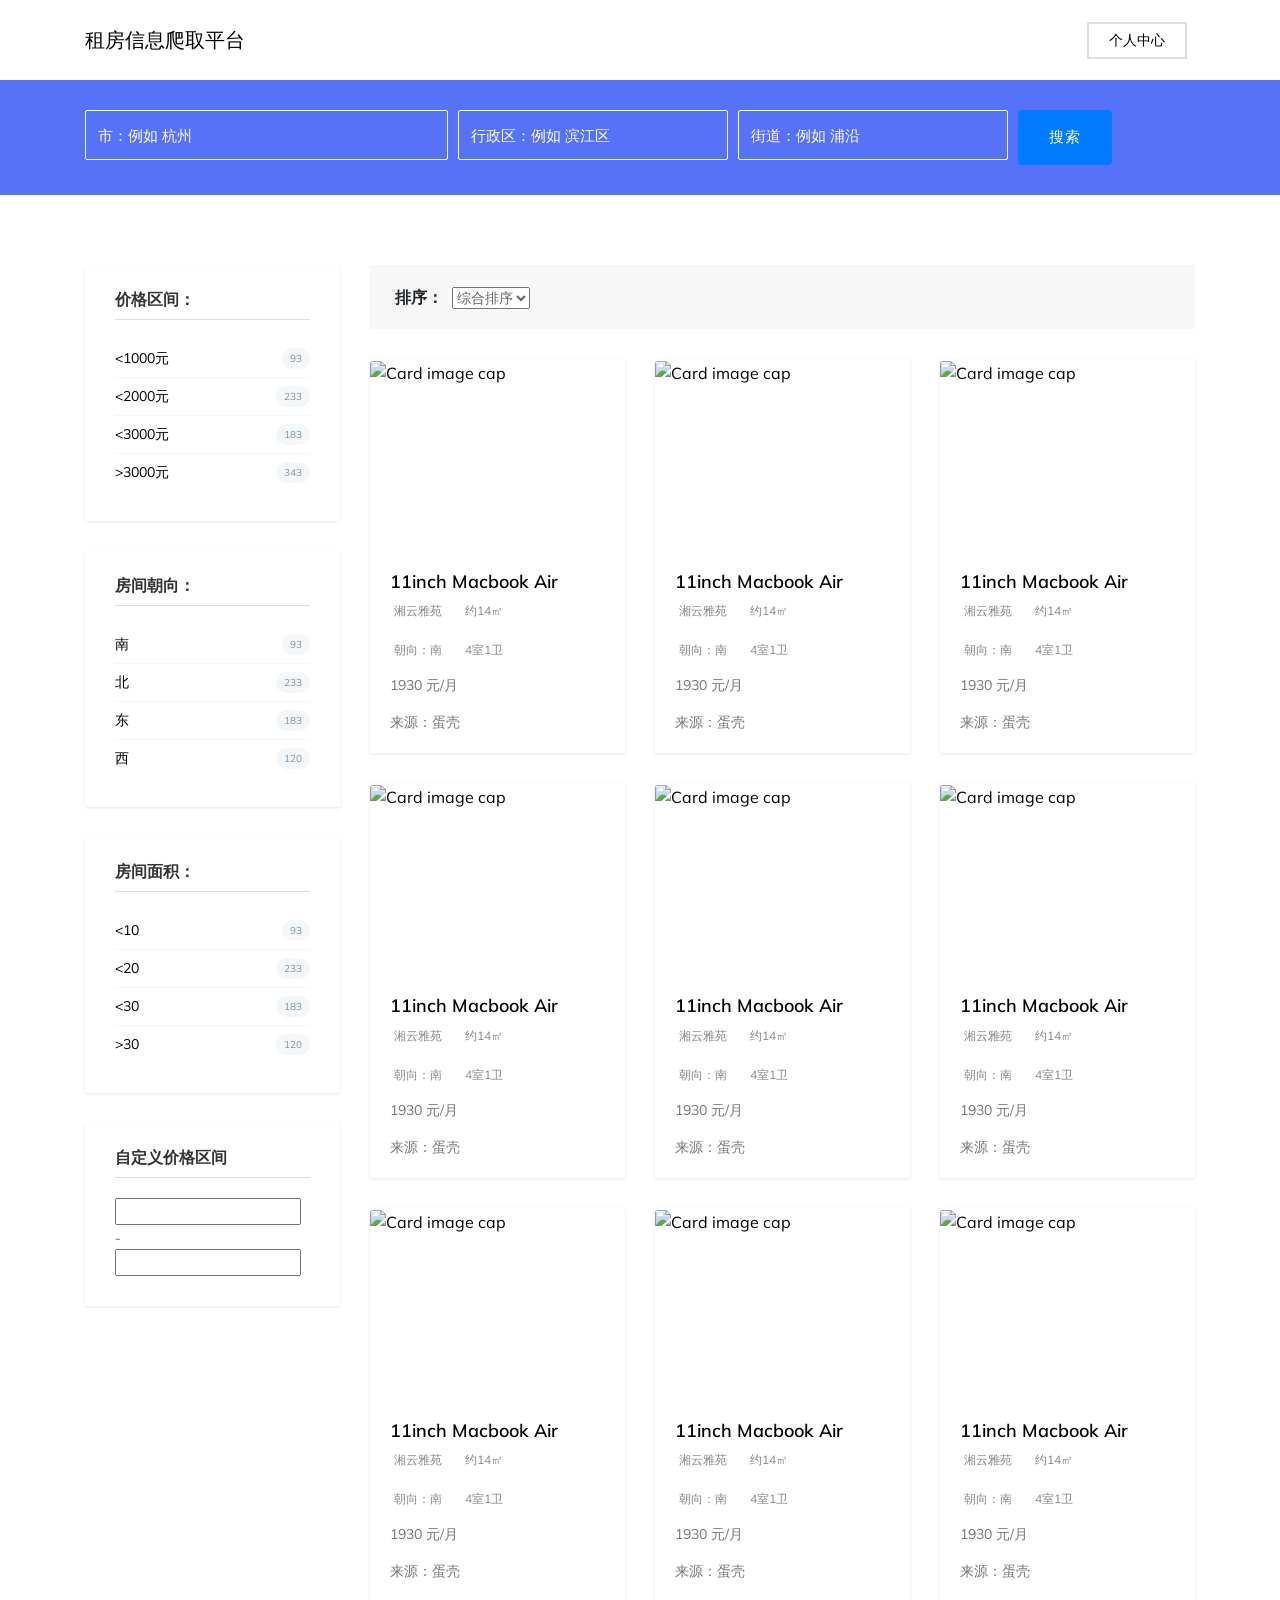
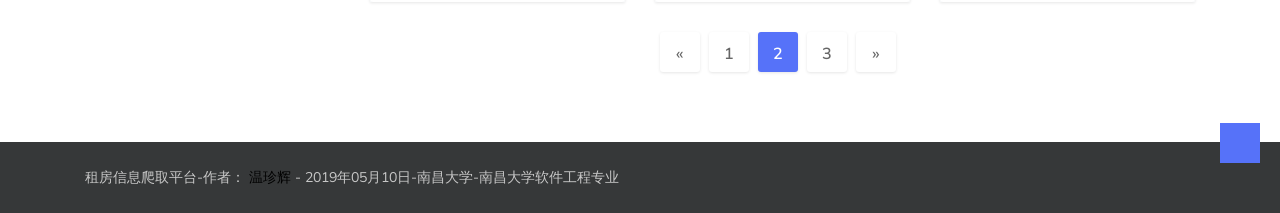
==== commit 6b4f2bcd: "20190511主页面和详情页面样式基本确定" ====
--- a/WebCrawler/webcrawler-web/src/main/webapp/view/category.html
+++ b/WebCrawler/webcrawler-web/src/main/webapp/view/category.html
@@ -2,713 +2,704 @@
 <html lang="en">
 <head>
 
-  <!-- SITE TITTLE -->
-  <meta charset="utf-8">
-  <meta http-equiv="X-UA-Compatible" content="IE=edge">
-  <meta name="viewport" content="width=device-width, initial-scale=1">
-  <title>Calssimax</title>
-  
-  <!-- PLUGINS CSS STYLE -->
-  <link href="plugins/jquery-ui/jquery-ui.min.css" rel="stylesheet">
-  <!-- Bootstrap -->
-  <link href="plugins/bootstrap/dist/css/bootstrap.min.css" rel="stylesheet">
-  <!-- Font Awesome -->
-  <link href="plugins/font-awesome/css/font-awesome.min.css" rel="stylesheet">
-  <!-- Owl Carousel -->
-  <link href="plugins/slick-carousel/slick/slick.css" rel="stylesheet">
-  <link href="plugins/slick-carousel/slick/slick-theme.css" rel="stylesheet">
-  <!-- Fancy Box -->
-  <link href="plugins/fancybox/jquery.fancybox.pack.css" rel="stylesheet">
-  <link href="plugins/jquery-nice-select/css/nice-select.css" rel="stylesheet">
-  <link href="plugins/seiyria-bootstrap-slider/dist/css/bootstrap-slider.min.css" rel="stylesheet">
-  <!-- CUSTOM CSS -->
-  <link href="css/style.css" rel="stylesheet">
-
-  <!-- FAVICON -->
-  <link href="img/favicon.png" rel="shortcut icon">
-
-  <!-- HTML5 shim and Respond.js for IE8 support of HTML5 elements and media queries -->
-  <!-- WARNING: Respond.js doesn't work if you view the page via file:// -->
-  <!--[if lt IE 9]>
-  <script src="https://oss.maxcdn.com/html5shiv/3.7.2/html5shiv.min.js"></script>
-  <script src="https://oss.maxcdn.com/respond/1.4.2/respond.min.js"></script>
-  <![endif]-->
+    <!-- SITE TITTLE -->
+    <meta charset="utf-8">
+    <meta http-equiv="X-UA-Compatible" content="IE=edge">
+    <meta name="viewport" content="width=device-width, initial-scale=1">
+    <title>Calssimax</title>
+
+    <!-- PLUGINS CSS STYLE -->
+    <link href="plugins/jquery-ui/jquery-ui.min.css" rel="stylesheet">
+    <!-- Bootstrap -->
+    <link href="plugins/bootstrap/dist/css/bootstrap.min.css" rel="stylesheet">
+    <!-- Font Awesome -->
+    <link href="plugins/font-awesome/css/font-awesome.min.css" rel="stylesheet">
+    <!-- Owl Carousel -->
+    <link href="plugins/slick-carousel/slick/slick.css" rel="stylesheet">
+    <link href="plugins/slick-carousel/slick/slick-theme.css" rel="stylesheet">
+    <!-- Fancy Box -->
+    <link href="plugins/fancybox/jquery.fancybox.pack.css" rel="stylesheet">
+    <link href="plugins/jquery-nice-select/css/nice-select.css" rel="stylesheet">
+    <link href="plugins/seiyria-bootstrap-slider/dist/css/bootstrap-slider.min.css" rel="stylesheet">
+    <!-- CUSTOM CSS -->
+    <link href="css/style.css" rel="stylesheet">
+
+    <!-- FAVICON -->
+    <link href="img/favicon.png" rel="shortcut icon">
+
+    <!-- HTML5 shim and Respond.js for IE8 support of HTML5 elements and media queries -->
+    <!-- WARNING: Respond.js doesn't work if you view the page via file:// -->
+    <!--[if lt IE 9]>
+    <script src="https://oss.maxcdn.com/html5shiv/3.7.2/html5shiv.min.js"></script>
+    <script src="https://oss.maxcdn.com/respond/1.4.2/respond.min.js"></script>
+    <![endif]-->
 
 </head>
 
 <body class="body-wrapper">
 
 <section>
-	<div class="container">
-		<div class="row">
-			<div class="col-md-12">
-				<nav class="navbar navbar-expand-lg  navigation">
-					<a class="navbar-brand" href="index.html">
-						<img src="images/logo.png" alt="">
-					</a>
-					<button class="navbar-toggler" type="button" data-toggle="collapse" data-target="#navbarSupportedContent" aria-controls="navbarSupportedContent" aria-expanded="false" aria-label="Toggle navigation">
-					<span class="navbar-toggler-icon"></span>
-					</button>
-					<div class="collapse navbar-collapse" id="navbarSupportedContent">
-						<ul class="navbar-nav ml-auto main-nav ">
-							<li class="nav-item active">
-								<a class="nav-link" href="index.html">Home</a>
-							</li>
-							<li class="nav-item">
-								<a class="nav-link" href="dashboard.html">Dashboard</a>
-							</li>
-							<li class="nav-item dropdown dropdown-slide">
-								<a class="nav-link dropdown-toggle" href="#" data-toggle="dropdown" aria-haspopup="true" aria-expanded="false">
-									Pages <span><i class="fa fa-angle-down"></i></span>
-								</a>
-								<!-- Dropdown list -->
-								<div class="dropdown-menu dropdown-menu-right">
-									<a class="dropdown-item" href="category.html">Category</a>
-									<a class="dropdown-item" href="single.html">Single Page</a>
-									<a class="dropdown-item" href="store-single.html">Store Single</a>
-									<a class="dropdown-item" href="dashboard.html">Dashboard</a>
-									<a class="dropdown-item" href="user-profile.html">User Profile</a>
-									<a class="dropdown-item" href="submit-coupon.html">Submit Coupon</a>
-									<a class="dropdown-item" href="blog.html">Blog</a>
-									<a class="dropdown-item" href="single-blog.html">Single Post</a>
-								</div>
-							</li>
-							<li class="nav-item dropdown dropdown-slide">
-								<a class="nav-link dropdown-toggle" href="" data-toggle="dropdown" aria-haspopup="true" aria-expanded="false">
-									Listing <span><i class="fa fa-angle-down"></i></span>
-								</a>
-								<!-- Dropdown list -->
-								<div class="dropdown-menu dropdown-menu-right">
-									<a class="dropdown-item" href="#">Action</a>
-									<a class="dropdown-item" href="#">Another action</a>
-									<a class="dropdown-item" href="#">Something else here</a>
-								</div>
-							</li>
-						</ul>
-						<ul class="navbar-nav ml-auto mt-10">
-							<li class="nav-item">
-								<a class="nav-link login-button" href="index.html">Login</a>
-							</li>
-							<li class="nav-item">
-								<a class="nav-link add-button" href="#"><i class="fa fa-plus-circle"></i> Add Listing</a>
-							</li>
-						</ul>
-					</div>
-				</nav>
-			</div>
-		</div>
-	</div>
+    <div class="container">
+        <div class="row">
+            <div class="col-md-12">
+                <nav class="navbar navbar-expand-lg  navigation">
+                    <a class="navbar-brand" href="index.html">
+                        <!--<img src="images/logo.png" alt="">-->
+                        租房信息爬取平台
+                    </a>
+                    <!--<button class="navbar-toggler" type="button" data-toggle="collapse"
+                            data-target="#navbarSupportedContent" aria-controls="navbarSupportedContent"
+                            aria-expanded="false" aria-label="Toggle navigation">
+                        <span class="navbar-toggler-icon"></span>
+                    </button>-->
+                    <div class="collapse navbar-collapse" id="navbarSupportedContent">
+                        <!--<ul class="navbar-nav ml-auto main-nav ">
+                            <li class="nav-item active">
+                                <a class="nav-link" href="index.html">Home</a>
+                            </li>
+                            <li class="nav-item">
+                                <a class="nav-link" href="dashboard.html">Dashboard</a>
+                            </li>
+                            <li class="nav-item dropdown dropdown-slide">
+                                <a class="nav-link dropdown-toggle" href="#" data-toggle="dropdown" aria-haspopup="true"
+                                   aria-expanded="false">
+                                    Pages <span><i class="fa fa-angle-down"></i></span>
+                                </a>
+                                &lt;!&ndash; Dropdown list &ndash;&gt;
+                                <div class="dropdown-menu dropdown-menu-right">
+                                    <a class="dropdown-item" href="category.html">Category</a>
+                                    <a class="dropdown-item" href="single.html">Single Page</a>
+                                    <a class="dropdown-item" href="store-single.html">Store Single</a>
+                                    <a class="dropdown-item" href="dashboard.html">Dashboard</a>
+                                    <a class="dropdown-item" href="user-profile.html">User Profile</a>
+                                    <a class="dropdown-item" href="submit-coupon.html">Submit Coupon</a>
+                                    <a class="dropdown-item" href="blog.html">Blog</a>
+                                    <a class="dropdown-item" href="single-blog.html">Single Post</a>
+                                </div>
+                            </li>
+                            <li class="nav-item dropdown dropdown-slide">
+                                <a class="nav-link dropdown-toggle" href="" data-toggle="dropdown" aria-haspopup="true"
+                                   aria-expanded="false">
+                                    Listing <span><i class="fa fa-angle-down"></i></span>
+                                </a>
+                                &lt;!&ndash; Dropdown list &ndash;&gt;
+                                <div class="dropdown-menu dropdown-menu-right">
+                                    <a class="dropdown-item" href="#">Action</a>
+                                    <a class="dropdown-item" href="#">Another action</a>
+                                    <a class="dropdown-item" href="#">Something else here</a>
+                                </div>
+                            </li>
+                        </ul>-->
+                        <ul class="navbar-nav ml-auto mt-10">
+                            <li class="nav-item">
+                                <a class="nav-link login-button" href="index.html">个人中心</a>
+                            </li>
+                            <!--<li class="nav-item">
+                                <a class="nav-link add-button" href="#"><i class="fa fa-plus-circle"></i> Add
+                                    Listing</a>
+                            </li>-->
+                        </ul>
+                    </div>
+                </nav>
+            </div>
+        </div>
+    </div>
 </section>
 <section class="page-search">
-	<div class="container">
-		<div class="row">
-			<div class="col-md-12">
-				<!-- Advance Search -->
-				<div class="advance-search">
-					<form>
-						<div class="form-row">
-							<div class="form-group col-md-4">
-								<input type="text" class="form-control" id="inputtext4" placeholder="What are you looking for">
-							</div>
-							<div class="form-group col-md-3">
-								<input type="text" class="form-control" id="inputCategory4" placeholder="Category">
-							</div>
-							<div class="form-group col-md-3">
-								<input type="text" class="form-control" id="inputLocation4" placeholder="Location">
-							</div>
-							<div class="form-group col-md-2">
-								
-								<button type="submit" class="btn btn-primary">Search Now</button>
-							</div>
-						</div>
-					</form>
-				</div>
-			</div>
-		</div>
-	</div>
+    <div class="container">
+        <div class="row">
+            <div class="col-md-12">
+                <!-- Advance Search -->
+                <div class="advance-search">
+                    <form>
+                        <div class="form-row">
+                            <div class="form-group col-md-4">
+                                <input type="text" class="form-control" id="inputtext4"
+                                       placeholder="市：例如 杭州">
+                            </div>
+                            <div class="form-group col-md-3">
+                                <input type="text" class="form-control" id="inputCategory4" placeholder="行政区：例如 滨江区">
+                            </div>
+                            <div class="form-group col-md-3">
+                                <input type="text" class="form-control" id="inputLocation4" placeholder="街道：例如 浦沿">
+                            </div>
+                            <div class="form-group col-md-2">
+
+                                <button type="submit" class="btn btn-primary">搜索</button>
+                            </div>
+                        </div>
+                    </form>
+                </div>
+            </div>
+        </div>
+    </div>
 </section>
 <section class="section-sm">
-	<div class="container">
-		<div class="row">
-			<div class="col-md-12">
-				<div class="search-result bg-gray">
-					<h2>Results For "Electronics"</h2>
-					<p>123 Results on 12 December, 2017</p>
-				</div>
-			</div>
-		</div>
-		<div class="row">
-			<div class="col-md-3">
-				<div class="category-sidebar">
-					<div class="widget category-list">
-	<h4 class="widget-header">All Category</h4>
-	<ul class="category-list">
-		<li><a href="category.html">Laptops <span>93</span></a></li>
-		<li><a href="category.html">Iphone <span>233</span></a></li>
-		<li><a href="category.html">Microsoft  <span>183</span></a></li>
-		<li><a href="category.html">Monitors <span>343</span></a></li>
-	</ul>
-</div>
-
-<div class="widget category-list">
-	<h4 class="widget-header">Nearby</h4>
-	<ul class="category-list">
-		<li><a href="category.html">New York <span>93</span></a></li>
-		<li><a href="category.html">New Jersy <span>233</span></a></li>
-		<li><a href="category.html">Florida  <span>183</span></a></li>
-		<li><a href="category.html">California <span>120</span></a></li>
-		<li><a href="category.html">Texas <span>40</span></a></li>
-		<li><a href="category.html">Alaska <span>81</span></a></li>
-	</ul>
-</div>
-
-<div class="widget filter">
-	<h4 class="widget-header">Show Produts</h4>
-	<select>
-		<option>Popularity</option>
-		<option value="1">Top rated</option>
-		<option value="2">Lowest Price</option>
-		<option value="4">Highest Price</option>
-	</select>
-</div>
-
-<div class="widget price-range">
-	<h4 class="widget-header">Price Range</h4>
-	<div class="block">
-		<b>$10</b>
-		<input id="ex2" type="text" class="span2" value="" data-slider-min="10" data-slider-max="1000" data-slider-step="5" data-slider-value="[250,450]"/> 
-		<b>$5000</b>
-	</div>
-</div>
-
-<div class="widget product-shorting">
-	<h4 class="widget-header">By Condition</h4>
-	<div class="form-check">
-	  <label class="form-check-label">
-	    <input class="form-check-input" type="checkbox" value="">
-	    Brand New
-	  </label>
-	</div>
-	<div class="form-check">
-	  <label class="form-check-label">
-	    <input class="form-check-input" type="checkbox" value="">
-	    Almost New
-	  </label>
-	</div>
-	<div class="form-check">
-	  <label class="form-check-label">
-	    <input class="form-check-input" type="checkbox" value="">
-	    Gently New
-	  </label>
-	</div>
-	<div class="form-check">
-	  <label class="form-check-label">
-	    <input class="form-check-input" type="checkbox" value="">
-	    Havely New
-	  </label>
-	</div>
-</div>
-
-				</div>
-			</div>
-			<div class="col-md-9">
-				<div class="category-search-filter">
-					<div class="row">
-						<div class="col-md-6">
-							<strong>Short</strong>
-							<select>
-								<option>Most Recent</option>
-								<option value="1">Most Popular</option>
-								<option value="2">Lowest Price</option>
-								<option value="4">Highest Price</option>
-							</select>
-						</div>
-						<div class="col-md-6">
-							<div class="view">
-								<strong>Views</strong>
-								<ul class="list-inline view-switcher">
-									<li class="list-inline-item">
-										<a href="javascript:void(0);"><i class="fa fa-th-large"></i></a>
-									</li>
-									<li class="list-inline-item">
-										<a href="javascript:void(0);"><i class="fa fa-reorder"></i></a>
-									</li>
-								</ul>
-							</div>
-						</div>
-					</div>
-				</div>
-				<div class="product-grid-list">
-					<div class="row mt-30">
-						<div class="col-sm-12 col-lg-4 col-md-6">
-							<!-- product card -->
-<div class="product-item bg-light">
-	<div class="card">
-		<div class="thumb-content">
-			<!-- <div class="price">$200</div> -->
-			<a href="">
-				<img class="card-img-top img-fluid" src="https://public.danke.com.cn/public-20181110-Fq0FzvA5Gs77o9iT6VV0U5Rnzogu-roomPcDetail.jpg" alt="Card image cap">
-			</a>
-		</div>
-		<div class="card-body">
-		    <h4 class="card-title"><a href="">11inch Macbook Air</a></h4>
-		    <ul class="list-inline product-meta">
-		    	<li class="list-inline-item">
-		    		<a href=""><i class="fa fa-folder-open-o"></i>湘云雅苑</a>
-		    	</li>
-		    	<li class="list-inline-item">
-		    		<a href=""><i class="fa fa-calendar"></i>约14㎡</a>
-		    	</li>
-		    </ul>
-			<ul class="list-inline product-meta">
-				<li class="list-inline-item">
-					<a href=""><i class="fa fa-folder-open-o"></i>朝向：南</a>
-				</li>
-				<li class="list-inline-item">
-					<a href=""><i class="fa fa-calendar"></i>4室1卫</a>
-				</li>
-			</ul>
-		    <p class="card-text">1930 元/月</p>
-		    <div class="product-ratings">
-		    	<ul class="list-inline">
-		    		<li class="list-inline-item selected"><i class="fa fa-star"></i></li>
-		    		<li class="list-inline-item selected"><i class="fa fa-star"></i></li>
-		    		<li class="list-inline-item selected"><i class="fa fa-star"></i></li>
-		    		<li class="list-inline-item selected"><i class="fa fa-star"></i></li>
-		    		<li class="list-inline-item"><i class="fa fa-star"></i></li>
-		    	</ul>
-		    </div>
-		</div>
-	</div>
-</div>
-
-
-
-						</div>
-						<div class="col-sm-12 col-lg-4 col-md-6">
-							<!-- product card -->
-<div class="product-item bg-light">
-	<div class="card">
-		<div class="thumb-content">
-			<!-- <div class="price">$200</div> -->
-			<a href="">
-				<img class="card-img-top img-fluid" src="images/products/products-2.jpg" alt="Card image cap">
-			</a>
-		</div>
-		<div class="card-body">
-		    <h4 class="card-title"><a href="">Study Table Combo</a></h4>
-		    <ul class="list-inline product-meta">
-		    	<li class="list-inline-item">
-		    		<a href=""><i class="fa fa-folder-open-o"></i>Furnitures</a>
-		    	</li>
-		    	<li class="list-inline-item">
-		    		<a href=""><i class="fa fa-calendar"></i>26th December</a>
-		    	</li>
-		    </ul>
-		    <p class="card-text">Lorem ipsum dolor sit amet, consectetur adipisicing elit. Explicabo, aliquam!</p>
-		    <div class="product-ratings">
-		    	<ul class="list-inline">
-		    		<li class="list-inline-item selected"><i class="fa fa-star"></i></li>
-		    		<li class="list-inline-item selected"><i class="fa fa-star"></i></li>
-		    		<li class="list-inline-item selected"><i class="fa fa-star"></i></li>
-		    		<li class="list-inline-item selected"><i class="fa fa-star"></i></li>
-		    		<li class="list-inline-item"><i class="fa fa-star"></i></li>
-		    	</ul>
-		    </div>
-		</div>
-	</div>
-</div>
-
-
-
-						</div>
-						<div class="col-sm-12 col-lg-4 col-md-6">
-							<!-- product card -->
-<div class="product-item bg-light">
-	<div class="card">
-		<div class="thumb-content">
-			<!-- <div class="price">$200</div> -->
-			<a href="">
-				<img class="card-img-top img-fluid" src="images/products/products-3.jpg" alt="Card image cap">
-			</a>
-		</div>
-		<div class="card-body">
-		    <h4 class="card-title"><a href="">11inch Macbook Air</a></h4>
-		    <ul class="list-inline product-meta">
-		    	<li class="list-inline-item">
-		    		<a href=""><i class="fa fa-folder-open-o"></i>Electronics</a>
-		    	</li>
-		    	<li class="list-inline-item">
-		    		<a href=""><i class="fa fa-calendar"></i>26th December</a>
-		    	</li>
-		    </ul>
-		    <p class="card-text">Lorem ipsum dolor sit amet, consectetur adipisicing elit. Explicabo, aliquam!</p>
-		    <div class="product-ratings">
-		    	<ul class="list-inline">
-		    		<li class="list-inline-item selected"><i class="fa fa-star"></i></li>
-		    		<li class="list-inline-item selected"><i class="fa fa-star"></i></li>
-		    		<li class="list-inline-item selected"><i class="fa fa-star"></i></li>
-		    		<li class="list-inline-item selected"><i class="fa fa-star"></i></li>
-		    		<li class="list-inline-item"><i class="fa fa-star"></i></li>
-		    	</ul>
-		    </div>
-		</div>
-	</div>
-</div>
-
-
-
-						</div>
-						<div class="col-sm-12 col-lg-4 col-md-6">
-							<!-- product card -->
-<div class="product-item bg-light">
-	<div class="card">
-		<div class="thumb-content">
-			<!-- <div class="price">$200</div> -->
-			<a href="">
-				<img class="card-img-top img-fluid" src="images/products/products-1.jpg" alt="Card image cap">
-			</a>
-		</div>
-		<div class="card-body">
-		    <h4 class="card-title"><a href="">11inch Macbook Air</a></h4>
-		    <ul class="list-inline product-meta">
-		    	<li class="list-inline-item">
-		    		<a href=""><i class="fa fa-folder-open-o"></i>Electronics</a>
-		    	</li>
-		    	<li class="list-inline-item">
-		    		<a href=""><i class="fa fa-calendar"></i>26th December</a>
-		    	</li>
-		    </ul>
-		    <p class="card-text">Lorem ipsum dolor sit amet, consectetur adipisicing elit. Explicabo, aliquam!</p>
-		    <div class="product-ratings">
-		    	<ul class="list-inline">
-		    		<li class="list-inline-item selected"><i class="fa fa-star"></i></li>
-		    		<li class="list-inline-item selected"><i class="fa fa-star"></i></li>
-		    		<li class="list-inline-item selected"><i class="fa fa-star"></i></li>
-		    		<li class="list-inline-item selected"><i class="fa fa-star"></i></li>
-		    		<li class="list-inline-item"><i class="fa fa-star"></i></li>
-		    	</ul>
-		    </div>
-		</div>
-	</div>
-</div>
-
-
-
-						</div>
-						<div class="col-sm-12 col-lg-4 col-md-6">
-							<!-- product card -->
-<div class="product-item bg-light">
-	<div class="card">
-		<div class="thumb-content">
-			<!-- <div class="price">$200</div> -->
-			<a href="">
-				<img class="card-img-top img-fluid" src="images/products/products-2.jpg" alt="Card image cap">
-			</a>
-		</div>
-		<div class="card-body">
-		    <h4 class="card-title"><a href="">Study Table Combo</a></h4>
-		    <ul class="list-inline product-meta">
-		    	<li class="list-inline-item">
-		    		<a href=""><i class="fa fa-folder-open-o"></i>Furnitures</a>
-		    	</li>
-		    	<li class="list-inline-item">
-		    		<a href=""><i class="fa fa-calendar"></i>26th December</a>
-		    	</li>
-		    </ul>
-		    <p class="card-text">Lorem ipsum dolor sit amet, consectetur adipisicing elit. Explicabo, aliquam!</p>
-		    <div class="product-ratings">
-		    	<ul class="list-inline">
-		    		<li class="list-inline-item selected"><i class="fa fa-star"></i></li>
-		    		<li class="list-inline-item selected"><i class="fa fa-star"></i></li>
-		    		<li class="list-inline-item selected"><i class="fa fa-star"></i></li>
-		    		<li class="list-inline-item selected"><i class="fa fa-star"></i></li>
-		    		<li class="list-inline-item"><i class="fa fa-star"></i></li>
-		    	</ul>
-		    </div>
-		</div>
-	</div>
-</div>
-
-
-
-						</div>
-						<div class="col-sm-12 col-lg-4 col-md-6">
-							<!-- product card -->
-<div class="product-item bg-light">
-	<div class="card">
-		<div class="thumb-content">
-			<!-- <div class="price">$200</div> -->
-			<a href="">
-				<img class="card-img-top img-fluid" src="images/products/products-3.jpg" alt="Card image cap">
-			</a>
-		</div>
-		<div class="card-body">
-		    <h4 class="card-title"><a href="">11inch Macbook Air</a></h4>
-		    <ul class="list-inline product-meta">
-		    	<li class="list-inline-item">
-		    		<a href=""><i class="fa fa-folder-open-o"></i>Electronics</a>
-		    	</li>
-		    	<li class="list-inline-item">
-		    		<a href=""><i class="fa fa-calendar"></i>26th December</a>
-		    	</li>
-		    </ul>
-		    <p class="card-text">Lorem ipsum dolor sit amet, consectetur adipisicing elit. Explicabo, aliquam!</p>
-		    <div class="product-ratings">
-		    	<ul class="list-inline">
-		    		<li class="list-inline-item selected"><i class="fa fa-star"></i></li>
-		    		<li class="list-inline-item selected"><i class="fa fa-star"></i></li>
-		    		<li class="list-inline-item selected"><i class="fa fa-star"></i></li>
-		    		<li class="list-inline-item selected"><i class="fa fa-star"></i></li>
-		    		<li class="list-inline-item"><i class="fa fa-star"></i></li>
-		    	</ul>
-		    </div>
-		</div>
-	</div>
-</div>
-
-
-
-						</div>
-						<div class="col-sm-12 col-lg-4 col-md-6">
-							<!-- product card -->
-<div class="product-item bg-light">
-	<div class="card">
-		<div class="thumb-content">
-			<!-- <div class="price">$200</div> -->
-			<a href="">
-				<img class="card-img-top img-fluid" src="images/products/products-1.jpg" alt="Card image cap">
-			</a>
-		</div>
-		<div class="card-body">
-		    <h4 class="card-title"><a href="">11inch Macbook Air</a></h4>
-		    <ul class="list-inline product-meta">
-		    	<li class="list-inline-item">
-		    		<a href=""><i class="fa fa-folder-open-o"></i>Electronics</a>
-		    	</li>
-		    	<li class="list-inline-item">
-		    		<a href=""><i class="fa fa-calendar"></i>26th December</a>
-		    	</li>
-		    </ul>
-		    <p class="card-text">Lorem ipsum dolor sit amet, consectetur adipisicing elit. Explicabo, aliquam!</p>
-		    <div class="product-ratings">
-		    	<ul class="list-inline">
-		    		<li class="list-inline-item selected"><i class="fa fa-star"></i></li>
-		    		<li class="list-inline-item selected"><i class="fa fa-star"></i></li>
-		    		<li class="list-inline-item selected"><i class="fa fa-star"></i></li>
-		    		<li class="list-inline-item selected"><i class="fa fa-star"></i></li>
-		    		<li class="list-inline-item"><i class="fa fa-star"></i></li>
-		    	</ul>
-		    </div>
-		</div>
-	</div>
-</div>
-
-
-
-						</div>
-						<div class="col-sm-12 col-lg-4 col-md-6">
-							<!-- product card -->
-<div class="product-item bg-light">
-	<div class="card">
-		<div class="thumb-content">
-			<!-- <div class="price">$200</div> -->
-			<a href="">
-				<img class="card-img-top img-fluid" src="images/products/products-2.jpg" alt="Card image cap">
-			</a>
-		</div>
-		<div class="card-body">
-		    <h4 class="card-title"><a href="">Study Table Combo</a></h4>
-		    <ul class="list-inline product-meta">
-		    	<li class="list-inline-item">
-		    		<a href=""><i class="fa fa-folder-open-o"></i>Furnitures</a>
-		    	</li>
-		    	<li class="list-inline-item">
-		    		<a href=""><i class="fa fa-calendar"></i>26th December</a>
-		    	</li>
-		    </ul>
-		    <p class="card-text">Lorem ipsum dolor sit amet, consectetur adipisicing elit. Explicabo, aliquam!</p>
-		    <div class="product-ratings">
-		    	<ul class="list-inline">
-		    		<li class="list-inline-item selected"><i class="fa fa-star"></i></li>
-		    		<li class="list-inline-item selected"><i class="fa fa-star"></i></li>
-		    		<li class="list-inline-item selected"><i class="fa fa-star"></i></li>
-		    		<li class="list-inline-item selected"><i class="fa fa-star"></i></li>
-		    		<li class="list-inline-item"><i class="fa fa-star"></i></li>
-		    	</ul>
-		    </div>
-		</div>
-	</div>
-</div>
-
-
-
-						</div>
-						<div class="col-sm-12 col-lg-4 col-md-6">
-							<!-- product card -->
-<div class="product-item bg-light">
-	<div class="card">
-		<div class="thumb-content">
-			<!-- <div class="price">$200</div> -->
-			<a href="">
-				<img class="card-img-top img-fluid" src="images/products/products-3.jpg" alt="Card image cap">
-			</a>
-		</div>
-		<div class="card-body">
-		    <h4 class="card-title"><a href="">11inch Macbook Air</a></h4>
-		    <ul class="list-inline product-meta">
-		    	<li class="list-inline-item">
-		    		<a href=""><i class="fa fa-folder-open-o"></i>Electronics</a>
-		    	</li>
-		    	<li class="list-inline-item">
-		    		<a href=""><i class="fa fa-calendar"></i>26th December</a>
-		    	</li>
-		    </ul>
-		    <p class="card-text">Lorem ipsum dolor sit amet, consectetur adipisicing elit. Explicabo, aliquam!</p>
-		    <div class="product-ratings">
-		    	<ul class="list-inline">
-		    		<li class="list-inline-item selected"><i class="fa fa-star"></i></li>
-		    		<li class="list-inline-item selected"><i class="fa fa-star"></i></li>
-		    		<li class="list-inline-item selected"><i class="fa fa-star"></i></li>
-		    		<li class="list-inline-item selected"><i class="fa fa-star"></i></li>
-		    		<li class="list-inline-item"><i class="fa fa-star"></i></li>
-		    	</ul>
-		    </div>
-		</div>
-	</div>
-</div>
-
-
-
-						</div>
-					</div>
-				</div>
-				<div class="pagination justify-content-center">
-					<nav aria-label="Page navigation example">
-						<ul class="pagination">
-							<li class="page-item">
-								<a class="page-link" href="#" aria-label="Previous">
-									<span aria-hidden="true">&laquo;</span>
-									<span class="sr-only">Previous</span>
-								</a>
-							</li>
-							<li class="page-item"><a class="page-link" href="#">1</a></li>
-							<li class="page-item active"><a class="page-link" href="#">2</a></li>
-							<li class="page-item"><a class="page-link" href="#">3</a></li>
-							<li class="page-item">
-								<a class="page-link" href="#" aria-label="Next">
-									<span aria-hidden="true">&raquo;</span>
-									<span class="sr-only">Next</span>
-								</a>
-							</li>
-						</ul>
-					</nav>
-				</div>
-			</div>
-		</div>
-	</div>
+    <div class="container">
+        <!--<div class="row">
+            <div class="col-md-12">
+                <div class="search-result bg-gray">
+                    <h2>Results For "Electronics"</h2>
+                    <p>123 Results on 12 December, 2017</p>
+                </div>
+            </div>
+        </div>-->
+        <div class="row">
+            <div class="col-md-3">
+                <div class="category-sidebar">
+                    <div class="widget category-list">
+                        <h4 class="widget-header">价格区间：</h4>
+                        <ul class="category-list">
+                            <li><a href="category.html"><1000元 <span>93</span></a></li>
+                            <li><a href="category.html"><2000元 <span>233</span></a></li>
+                            <li><a href="category.html"><3000元 <span>183</span></a></li>
+                            <li><a href="category.html">>3000元 <span>343</span></a></li>
+                        </ul>
+                    </div>
+
+                    <div class="widget category-list">
+                        <h4 class="widget-header">房间朝向：</h4>
+                        <ul class="category-list">
+                            <li><a href="category.html">南 <span>93</span></a></li>
+                            <li><a href="category.html">北 <span>233</span></a></li>
+                            <li><a href="category.html">东 <span>183</span></a></li>
+                            <li><a href="category.html">西 <span>120</span></a></li>
+                        </ul>
+                    </div>
+
+                    <div class="widget category-list">
+                        <h4 class="widget-header">房间面积：</h4>
+                        <ul class="category-list">
+                            <li><a href="category.html"><10 <span>93</span></a></li>
+                            <li><a href="category.html"><20 <span>233</span></a></li>
+                            <li><a href="category.html"><30 <span>183</span></a></li>
+                            <li><a href="category.html">>30 <span>120</span></a></li>
+                        </ul>
+                    </div>
+
+                    <!--<div class="widget filter">
+                        <h4 class="widget-header">Show Produts</h4>
+                        <select>
+                            <option>Popularity</option>
+                            <option value="1">Top rated</option>
+                            <option value="2">Lowest Price</option>
+                            <option value="4">Highest Price</option>
+                        </select>
+                    </div>-->
+
+                    <div class="widget price-range">
+                        <h4 class="widget-header">自定义价格区间</h4>
+                        <div class="block">
+                            <input id="ex2" type="text" class="span2" value="" data-slider-min="10"
+                                   data-slider-max="1000" data-slider-step="5" data-slider-value="[250,450]"/>
+                            <br/><b>-</b><br/>
+                            <input id="ex3" type="text" class="span2" value="" data-slider-min="10"
+                                   data-slider-max="1000" data-slider-step="5" data-slider-value="[250,450]"/>
+                        </div>
+                    </div>
+
+                   <!-- <div class="widget product-shorting">
+                        <h4 class="widget-header">By Condition</h4>
+                        <div class="form-check">
+                            <label class="form-check-label">
+                                <input class="form-check-input" type="checkbox" value="">
+                                Brand New
+                            </label>
+                        </div>
+                        <div class="form-check">
+                            <label class="form-check-label">
+                                <input class="form-check-input" type="checkbox" value="">
+                                Almost New
+                            </label>
+                        </div>
+                        <div class="form-check">
+                            <label class="form-check-label">
+                                <input class="form-check-input" type="checkbox" value="">
+                                Gently New
+                            </label>
+                        </div>
+                        <div class="form-check">
+                            <label class="form-check-label">
+                                <input class="form-check-input" type="checkbox" value="">
+                                Havely New
+                            </label>
+                        </div>
+                    </div>-->
+
+                </div>
+            </div>
+            <div class="col-md-9">
+                <div class="category-search-filter">
+                    <div class="row">
+                        <div class="col-md-6">
+                            <strong>排序：</strong>
+                            <select>
+                                <option>综合排序</option>
+                                <option value="1">综合排序</option>
+                                <option value="2">低价优先</option>
+                                <option value="4">好房优先</option>
+                            </select>
+                        </div>
+                    </div>
+                </div>
+                <div class="product-grid-list">
+                    <div class="row mt-30">
+                        <div class="col-sm-12 col-lg-4 col-md-6">
+                            <!-- product card -->
+                            <div class="product-item bg-light">
+                                <div class="card">
+                                    <div class="thumb-content">
+                                        <!-- <div class="price">$200</div> -->
+                                        <a href="">
+                                            <img class="card-img-top img-fluid"
+                                                 src="https://public.danke.com.cn/public-20181110-Fq0FzvA5Gs77o9iT6VV0U5Rnzogu-roomPcDetail.jpg"
+                                                 alt="Card image cap">
+                                        </a>
+                                    </div>
+                                    <div class="card-body">
+                                        <h4 class="card-title"><a href="">11inch Macbook Air</a></h4>
+                                        <ul class="list-inline product-meta">
+                                            <li class="list-inline-item">
+                                                <a href=""><i class="fa fa-folder-open-o"></i>湘云雅苑</a>
+                                            </li>
+                                            <li class="list-inline-item">
+                                                <a href=""><i class="fa fa-calendar"></i>约14㎡</a>
+                                            </li>
+                                        </ul>
+                                        <ul class="list-inline product-meta">
+                                            <li class="list-inline-item">
+                                                <a href=""><i class="fa fa-folder-open-o"></i>朝向：南</a>
+                                            </li>
+                                            <li class="list-inline-item">
+                                                <a href=""><i class="fa fa-calendar"></i>4室1卫</a>
+                                            </li>
+                                        </ul>
+                                        <p class="card-text">1930 元/月</p>
+                                        <p class="card-text">来源：蛋壳</p>
+                                    </div>
+                                </div>
+                            </div>
+                        </div>
+                        <div class="col-sm-12 col-lg-4 col-md-6">
+                            <!-- product card -->
+                            <div class="product-item bg-light">
+                                <div class="card">
+                                    <div class="thumb-content">
+                                        <!-- <div class="price">$200</div> -->
+                                        <a href="">
+                                            <img class="card-img-top img-fluid"
+                                                 src="https://public.danke.com.cn/public-20181016-lm6yrqq_rwGze9KZXh1KV3jmu-Kl-roomPcDetail.jpg"
+                                                 alt="Card image cap">
+                                        </a>
+                                    </div>
+                                    <div class="card-body">
+                                        <h4 class="card-title"><a href="">11inch Macbook Air</a></h4>
+                                        <ul class="list-inline product-meta">
+                                            <li class="list-inline-item">
+                                                <a href=""><i class="fa fa-folder-open-o"></i>湘云雅苑</a>
+                                            </li>
+                                            <li class="list-inline-item">
+                                                <a href=""><i class="fa fa-calendar"></i>约14㎡</a>
+                                            </li>
+                                        </ul>
+                                        <ul class="list-inline product-meta">
+                                            <li class="list-inline-item">
+                                                <a href=""><i class="fa fa-folder-open-o"></i>朝向：南</a>
+                                            </li>
+                                            <li class="list-inline-item">
+                                                <a href=""><i class="fa fa-calendar"></i>4室1卫</a>
+                                            </li>
+                                        </ul>
+                                        <p class="card-text">1930 元/月</p>
+                                        <p class="card-text">来源：蛋壳</p>
+                                    </div>
+                                </div>
+                            </div>
+                        </div>
+                        <div class="col-sm-12 col-lg-4 col-md-6">
+                            <!-- product card -->
+                            <div class="product-item bg-light">
+                                <div class="card">
+                                    <div class="thumb-content">
+                                        <!-- <div class="price">$200</div> -->
+                                        <a href="">
+                                            <img class="card-img-top img-fluid"
+                                                 src="https://public.danke.com.cn/public-20181016-liFe8lpcgVv1ZmA91v7L0H7-voPA-roomPcDetail.jpg"
+                                                 alt="Card image cap">
+                                        </a>
+                                    </div>
+                                    <div class="card-body">
+                                        <h4 class="card-title"><a href="">11inch Macbook Air</a></h4>
+                                        <ul class="list-inline product-meta">
+                                            <li class="list-inline-item">
+                                                <a href=""><i class="fa fa-folder-open-o"></i>湘云雅苑</a>
+                                            </li>
+                                            <li class="list-inline-item">
+                                                <a href=""><i class="fa fa-calendar"></i>约14㎡</a>
+                                            </li>
+                                        </ul>
+                                        <ul class="list-inline product-meta">
+                                            <li class="list-inline-item">
+                                                <a href=""><i class="fa fa-folder-open-o"></i>朝向：南</a>
+                                            </li>
+                                            <li class="list-inline-item">
+                                                <a href=""><i class="fa fa-calendar"></i>4室1卫</a>
+                                            </li>
+                                        </ul>
+                                        <p class="card-text">1930 元/月</p>
+                                        <p class="card-text">来源：蛋壳</p>
+                                    </div>
+                                </div>
+                            </div>
+                        </div>
+                        <div class="col-sm-12 col-lg-4 col-md-6">
+                            <!-- product card -->
+                            <div class="product-item bg-light">
+                                <div class="card">
+                                    <div class="thumb-content">
+                                        <!-- <div class="price">$200</div> -->
+                                        <a href="">
+                                            <img class="card-img-top img-fluid"
+                                                 src="https://public.danke.com.cn/public-20181011-lp993kNC0sO5ieLFxWxKtU-HAjn8-roomPcDetail.jpg"
+                                                 alt="Card image cap">
+                                        </a>
+                                    </div>
+                                    <div class="card-body">
+                                        <h4 class="card-title"><a href="">11inch Macbook Air</a></h4>
+                                        <ul class="list-inline product-meta">
+                                            <li class="list-inline-item">
+                                                <a href=""><i class="fa fa-folder-open-o"></i>湘云雅苑</a>
+                                            </li>
+                                            <li class="list-inline-item">
+                                                <a href=""><i class="fa fa-calendar"></i>约14㎡</a>
+                                            </li>
+                                        </ul>
+                                        <ul class="list-inline product-meta">
+                                            <li class="list-inline-item">
+                                                <a href=""><i class="fa fa-folder-open-o"></i>朝向：南</a>
+                                            </li>
+                                            <li class="list-inline-item">
+                                                <a href=""><i class="fa fa-calendar"></i>4室1卫</a>
+                                            </li>
+                                        </ul>
+                                        <p class="card-text">1930 元/月</p>
+                                        <p class="card-text">来源：蛋壳</p>
+                                    </div>
+                                </div>
+                            </div>
+                        </div>
+                        <div class="col-sm-12 col-lg-4 col-md-6">
+                            <!-- product card -->
+                            <div class="product-item bg-light">
+                                <div class="card">
+                                    <div class="thumb-content">
+                                        <!-- <div class="price">$200</div> -->
+                                        <a href="">
+                                            <img class="card-img-top img-fluid"
+                                                 src="https://public.danke.com.cn/public-20181110-Fq0FzvA5Gs77o9iT6VV0U5Rnzogu-roomPcDetail.jpg"
+                                                 alt="Card image cap">
+                                        </a>
+                                    </div>
+                                    <div class="card-body">
+                                        <h4 class="card-title"><a href="">11inch Macbook Air</a></h4>
+                                        <ul class="list-inline product-meta">
+                                            <li class="list-inline-item">
+                                                <a href=""><i class="fa fa-folder-open-o"></i>湘云雅苑</a>
+                                            </li>
+                                            <li class="list-inline-item">
+                                                <a href=""><i class="fa fa-calendar"></i>约14㎡</a>
+                                            </li>
+                                        </ul>
+                                        <ul class="list-inline product-meta">
+                                            <li class="list-inline-item">
+                                                <a href=""><i class="fa fa-folder-open-o"></i>朝向：南</a>
+                                            </li>
+                                            <li class="list-inline-item">
+                                                <a href=""><i class="fa fa-calendar"></i>4室1卫</a>
+                                            </li>
+                                        </ul>
+                                        <p class="card-text">1930 元/月</p>
+                                        <p class="card-text">来源：蛋壳</p>
+                                    </div>
+                                </div>
+                            </div>
+                        </div>
+                        <div class="col-sm-12 col-lg-4 col-md-6">
+                            <!-- product card -->
+                            <div class="product-item bg-light">
+                                <div class="card">
+                                    <div class="thumb-content">
+                                        <!-- <div class="price">$200</div> -->
+                                        <a href="">
+                                            <img class="card-img-top img-fluid"
+                                                 src="https://public.danke.com.cn/public-20181110-Fq0FzvA5Gs77o9iT6VV0U5Rnzogu-roomPcDetail.jpg"
+                                                 alt="Card image cap">
+                                        </a>
+                                    </div>
+                                    <div class="card-body">
+                                        <h4 class="card-title"><a href="">11inch Macbook Air</a></h4>
+                                        <ul class="list-inline product-meta">
+                                            <li class="list-inline-item">
+                                                <a href=""><i class="fa fa-folder-open-o"></i>湘云雅苑</a>
+                                            </li>
+                                            <li class="list-inline-item">
+                                                <a href=""><i class="fa fa-calendar"></i>约14㎡</a>
+                                            </li>
+                                        </ul>
+                                        <ul class="list-inline product-meta">
+                                            <li class="list-inline-item">
+                                                <a href=""><i class="fa fa-folder-open-o"></i>朝向：南</a>
+                                            </li>
+                                            <li class="list-inline-item">
+                                                <a href=""><i class="fa fa-calendar"></i>4室1卫</a>
+                                            </li>
+                                        </ul>
+                                        <p class="card-text">1930 元/月</p>
+                                        <p class="card-text">来源：蛋壳</p>
+                                    </div>
+                                </div>
+                            </div>
+                        </div>
+                        <div class="col-sm-12 col-lg-4 col-md-6">
+                            <!-- product card -->
+                            <div class="product-item bg-light">
+                                <div class="card">
+                                    <div class="thumb-content">
+                                        <!-- <div class="price">$200</div> -->
+                                        <a href="">
+                                            <img class="card-img-top img-fluid"
+                                                 src="https://public.danke.com.cn/public-20181110-Fq0FzvA5Gs77o9iT6VV0U5Rnzogu-roomPcDetail.jpg"
+                                                 alt="Card image cap">
+                                        </a>
+                                    </div>
+                                    <div class="card-body">
+                                        <h4 class="card-title"><a href="">11inch Macbook Air</a></h4>
+                                        <ul class="list-inline product-meta">
+                                            <li class="list-inline-item">
+                                                <a href=""><i class="fa fa-folder-open-o"></i>湘云雅苑</a>
+                                            </li>
+                                            <li class="list-inline-item">
+                                                <a href=""><i class="fa fa-calendar"></i>约14㎡</a>
+                                            </li>
+                                        </ul>
+                                        <ul class="list-inline product-meta">
+                                            <li class="list-inline-item">
+                                                <a href=""><i class="fa fa-folder-open-o"></i>朝向：南</a>
+                                            </li>
+                                            <li class="list-inline-item">
+                                                <a href=""><i class="fa fa-calendar"></i>4室1卫</a>
+                                            </li>
+                                        </ul>
+                                        <p class="card-text">1930 元/月</p>
+                                        <p class="card-text">来源：蛋壳</p>
+                                    </div>
+                                </div>
+                            </div>
+                        </div>
+                        <div class="col-sm-12 col-lg-4 col-md-6">
+                            <!-- product card -->
+                            <div class="product-item bg-light">
+                                <div class="card">
+                                    <div class="thumb-content">
+                                        <!-- <div class="price">$200</div> -->
+                                        <a href="">
+                                            <img class="card-img-top img-fluid"
+                                                 src="https://public.danke.com.cn/public-20181110-Fq0FzvA5Gs77o9iT6VV0U5Rnzogu-roomPcDetail.jpg"
+                                                 alt="Card image cap">
+                                        </a>
+                                    </div>
+                                    <div class="card-body">
+                                        <h4 class="card-title"><a href="">11inch Macbook Air</a></h4>
+                                        <ul class="list-inline product-meta">
+                                            <li class="list-inline-item">
+                                                <a href=""><i class="fa fa-folder-open-o"></i>湘云雅苑</a>
+                                            </li>
+                                            <li class="list-inline-item">
+                                                <a href=""><i class="fa fa-calendar"></i>约14㎡</a>
+                                            </li>
+                                        </ul>
+                                        <ul class="list-inline product-meta">
+                                            <li class="list-inline-item">
+                                                <a href=""><i class="fa fa-folder-open-o"></i>朝向：南</a>
+                                            </li>
+                                            <li class="list-inline-item">
+                                                <a href=""><i class="fa fa-calendar"></i>4室1卫</a>
+                                            </li>
+                                        </ul>
+                                        <p class="card-text">1930 元/月</p>
+                                        <p class="card-text">来源：蛋壳</p>
+                                    </div>
+                                </div>
+                            </div>
+                        </div>
+                        <div class="col-sm-12 col-lg-4 col-md-6">
+                            <!-- product card -->
+                            <div class="product-item bg-light">
+                                <div class="card">
+                                    <div class="thumb-content">
+                                        <!-- <div class="price">$200</div> -->
+                                        <a href="">
+                                            <img class="card-img-top img-fluid"
+                                                 src="https://public.danke.com.cn/public-20181110-Fq0FzvA5Gs77o9iT6VV0U5Rnzogu-roomPcDetail.jpg"
+                                                 alt="Card image cap">
+                                        </a>
+                                    </div>
+                                    <div class="card-body">
+                                        <h4 class="card-title"><a href="">11inch Macbook Air</a></h4>
+                                        <ul class="list-inline product-meta">
+                                            <li class="list-inline-item">
+                                                <a href=""><i class="fa fa-folder-open-o"></i>湘云雅苑</a>
+                                            </li>
+                                            <li class="list-inline-item">
+                                                <a href=""><i class="fa fa-calendar"></i>约14㎡</a>
+                                            </li>
+                                        </ul>
+                                        <ul class="list-inline product-meta">
+                                            <li class="list-inline-item">
+                                                <a href=""><i class="fa fa-folder-open-o"></i>朝向：南</a>
+                                            </li>
+                                            <li class="list-inline-item">
+                                                <a href=""><i class="fa fa-calendar"></i>4室1卫</a>
+                                            </li>
+                                        </ul>
+                                        <p class="card-text">1930 元/月</p>
+                                        <p class="card-text">来源：蛋壳</p>
+                                    </div>
+                                </div>
+                            </div>
+                        </div>
+                    </div>
+                </div>
+                <div class="pagination justify-content-center">
+                    <nav aria-label="Page navigation example">
+                        <ul class="pagination">
+                            <li class="page-item">
+                                <a class="page-link" href="#" aria-label="Previous">
+                                    <span aria-hidden="true">&laquo;</span>
+                                    <span class="sr-only">Previous</span>
+                                </a>
+                            </li>
+                            <li class="page-item"><a class="page-link" href="#">1</a></li>
+                            <li class="page-item active"><a class="page-link" href="#">2</a></li>
+                            <li class="page-item"><a class="page-link" href="#">3</a></li>
+                            <li class="page-item">
+                                <a class="page-link" href="#" aria-label="Next">
+                                    <span aria-hidden="true">&raquo;</span>
+                                    <span class="sr-only">Next</span>
+                                </a>
+                            </li>
+                        </ul>
+                    </nav>
+                </div>
+            </div>
+        </div>
+    </div>
 </section>
 <!--============================
 =            Footer            =
 =============================-->
-
+<!--
 <footer class="footer section section-sm">
-  <!-- Container Start -->
-  <div class="container">
-    <div class="row">
-      <div class="col-lg-3 col-md-7 offset-md-1 offset-lg-0">
-        <!-- About -->
-        <div class="block about">
-          <!-- footer logo -->
-          <img src="images/logo-footer.png" alt="">
-          <!-- description -->
-          <p class="alt-color">Lorem ipsum dolor sit amet, consectetur adipisicing elit, sed do eiusmod tempor incididunt ut labore et dolore magna aliqua. Ut enim ad minim veniam, quis nostrud exercitation ullamco laboris nisi ut aliquip ex ea commodo consequat.</p>
+    &lt;!&ndash; Container Start &ndash;&gt;
+    <div class="container">
+        <div class="row">
+            <div class="col-lg-3 col-md-7 offset-md-1 offset-lg-0">
+                &lt;!&ndash; About &ndash;&gt;
+                <div class="block about">
+                    &lt;!&ndash; footer logo &ndash;&gt;
+                    <img src="images/logo-footer.png" alt="">
+                    &lt;!&ndash; description &ndash;&gt;
+                    <p class="alt-color">Lorem ipsum dolor sit amet, consectetur adipisicing elit, sed do eiusmod tempor
+                        incididunt ut labore et dolore magna aliqua. Ut enim ad minim veniam, quis nostrud exercitation
+                        ullamco laboris nisi ut aliquip ex ea commodo consequat.</p>
+                </div>
+            </div>
+            &lt;!&ndash; Link list &ndash;&gt;
+            <div class="col-lg-2 offset-lg-1 col-md-3">
+                <div class="block">
+                    <h4>Site Pages</h4>
+                    <ul>
+                        <li><a href="#">Boston</a></li>
+                        <li><a href="#">How It works</a></li>
+                        <li><a href="#">Deals & Coupons</a></li>
+                        <li><a href="#">Articls & Tips</a></li>
+                        <li><a href="#">Terms of Services</a></li>
+                    </ul>
+                </div>
+            </div>
+            &lt;!&ndash; Link list &ndash;&gt;
+            <div class="col-lg-2 col-md-3 offset-md-1 offset-lg-0">
+                <div class="block">
+                    <h4>Admin Pages</h4>
+                    <ul>
+                        <li><a href="#">Boston</a></li>
+                        <li><a href="#">How It works</a></li>
+                        <li><a href="#">Deals & Coupons</a></li>
+                        <li><a href="#">Articls & Tips</a></li>
+                        <li><a href="#">Terms of Services</a></li>
+                    </ul>
+                </div>
+            </div>
+            &lt;!&ndash; Promotion &ndash;&gt;
+            <div class="col-lg-4 col-md-7">
+                &lt;!&ndash; App promotion &ndash;&gt;
+                <div class="block-2 app-promotion">
+                    <a href="">
+                        &lt;!&ndash; Icon &ndash;&gt;
+                        <img src="images/footer/phone-icon.png" alt="mobile-icon">
+                    </a>
+                    <p>Get the Dealsy Mobile App and Save more</p>
+                </div>
+            </div>
         </div>
-      </div>
-      <!-- Link list -->
-      <div class="col-lg-2 offset-lg-1 col-md-3">
-        <div class="block">
-          <h4>Site Pages</h4>
-          <ul>
-            <li><a href="#">Boston</a></li>
-            <li><a href="#">How It works</a></li>
-            <li><a href="#">Deals & Coupons</a></li>
-            <li><a href="#">Articls & Tips</a></li>
-            <li><a href="#">Terms of Services</a></li>
-          </ul>
-        </div>
-      </div>
-      <!-- Link list -->
-      <div class="col-lg-2 col-md-3 offset-md-1 offset-lg-0">
-        <div class="block">
-          <h4>Admin Pages</h4>
-          <ul>
-            <li><a href="#">Boston</a></li>
-            <li><a href="#">How It works</a></li>
-            <li><a href="#">Deals & Coupons</a></li>
-            <li><a href="#">Articls & Tips</a></li>
-            <li><a href="#">Terms of Services</a></li>
-          </ul>
-        </div>
-      </div>
-      <!-- Promotion -->
-      <div class="col-lg-4 col-md-7">
-        <!-- App promotion -->
-        <div class="block-2 app-promotion">
-          <a href="">
-            <!-- Icon -->
-            <img src="images/footer/phone-icon.png" alt="mobile-icon">
-          </a>
-          <p>Get the Dealsy Mobile App and Save more</p>
-        </div>
-      </div>
     </div>
-  </div>
-  <!-- Container End -->
-</footer>
+    &lt;!&ndash; Container End &ndash;&gt;
+</footer>-->
 <!-- Footer Bottom -->
 <footer class="footer-bottom">
     <!-- Container Start -->
     <div class="container">
-      <div class="row">
-        <div class="col-sm-6 col-12">
-          <!-- Copyright -->
-          <div class="copyright">
-            <p>Copyright © 2016. All Rights Reserved. More Templates <a href="http://www.cssmoban.com/" target="_blank" title="模板之家">模板之家</a> - Collect from <a href="http://www.cssmoban.com/" title="网页模板" target="_blank">网页模板</a></p>
-          </div>
+        <div class="row">
+            <div class="col-sm-6 col-12">
+                <!-- Copyright -->
+                <div class="copyright">
+                    <p>租房信息爬取平台-作者：  <a href="https://github.com/Teidcmor"
+                                                                                target="_blank" title="温珍辉">温珍辉</a> -
+                        2019年05月10日-南昌大学-南昌大学软件工程专业</p>
+                </div>
+            </div>
+            <!--<div class="col-sm-6 col-12">
+                &lt;!&ndash; Social Icons &ndash;&gt;
+                <ul class="social-media-icons text-right">
+                    <li><a class="fa fa-facebook" href=""></a></li>
+                    <li><a class="fa fa-twitter" href=""></a></li>
+                    <li><a class="fa fa-pinterest-p" href=""></a></li>
+                    <li><a class="fa fa-vimeo" href=""></a></li>
+                </ul>
+            </div>-->
         </div>
-        <div class="col-sm-6 col-12">
-          <!-- Social Icons -->
-          <ul class="social-media-icons text-right">
-              <li><a class="fa fa-facebook" href=""></a></li>
-              <li><a class="fa fa-twitter" href=""></a></li>
-              <li><a class="fa fa-pinterest-p" href=""></a></li>
-              <li><a class="fa fa-vimeo" href=""></a></li>
-            </ul>
-        </div>
-      </div>
     </div>
     <!-- Container End -->
     <!-- To Top -->
     <div class="top-to">
-      <a id="top" class="" href=""><i class="fa fa-angle-up"></i></a>
+        <a id="top" class="" href=""><i class="fa fa-angle-up"></i></a>
     </div>
 </footer>
 
-  <!-- JAVASCRIPTS -->
-  <script src="plugins/jquery/jquery.min.js"></script>
-  <script src="plugins/jquery-ui/jquery-ui.min.js"></script>
-  <script src="plugins/tether/js/tether.min.js"></script>
-  <script src="plugins/raty/jquery.raty-fa.js"></script>
-  <script src="plugins/bootstrap/dist/js/popper.min.js"></script>
-  <script src="plugins/bootstrap/dist/js/bootstrap.min.js"></script>
-  <script src="plugins/seiyria-bootstrap-slider/dist/bootstrap-slider.min.js"></script>
-  <script src="plugins/slick-carousel/slick/slick.min.js"></script>
-  <script src="plugins/jquery-nice-select/js/jquery.nice-select.min.js"></script>
-  <script src="plugins/fancybox/jquery.fancybox.pack.js"></script>
-  <script src="plugins/smoothscroll/SmoothScroll.min.js"></script>
-  
-  <script src="js/scripts.js"></script>
+<!-- JAVASCRIPTS -->
+<script src="plugins/jquery/jquery.min.js"></script>
+<script src="plugins/jquery-ui/jquery-ui.min.js"></script>
+<script src="plugins/tether/js/tether.min.js"></script>
+<script src="plugins/raty/jquery.raty-fa.js"></script>
+<script src="plugins/bootstrap/dist/js/popper.min.js"></script>
+<script src="plugins/bootstrap/dist/js/bootstrap.min.js"></script>
+<script src="plugins/seiyria-bootstrap-slider/dist/bootstrap-slider.min.js"></script>
+<script src="plugins/slick-carousel/slick/slick.min.js"></script>
+<script src="plugins/jquery-nice-select/js/jquery.nice-select.min.js"></script>
+<script src="plugins/fancybox/jquery.fancybox.pack.js"></script>
+<script src="plugins/smoothscroll/SmoothScroll.min.js"></script>
+
+<script src="js/scripts.js"></script>
 
 </body>
 
--- a/WebCrawler/webcrawler-web/src/main/webapp/view/css/style.css
+++ b/WebCrawler/webcrawler-web/src/main/webapp/view/css/style.css
@@ -1362,6 +1362,8 @@
 
 .product-item .thumb-content {
   position: relative;
+  width: 255px;
+  height: 192px;
 }
 
 .product-item .thumb-content .price {
